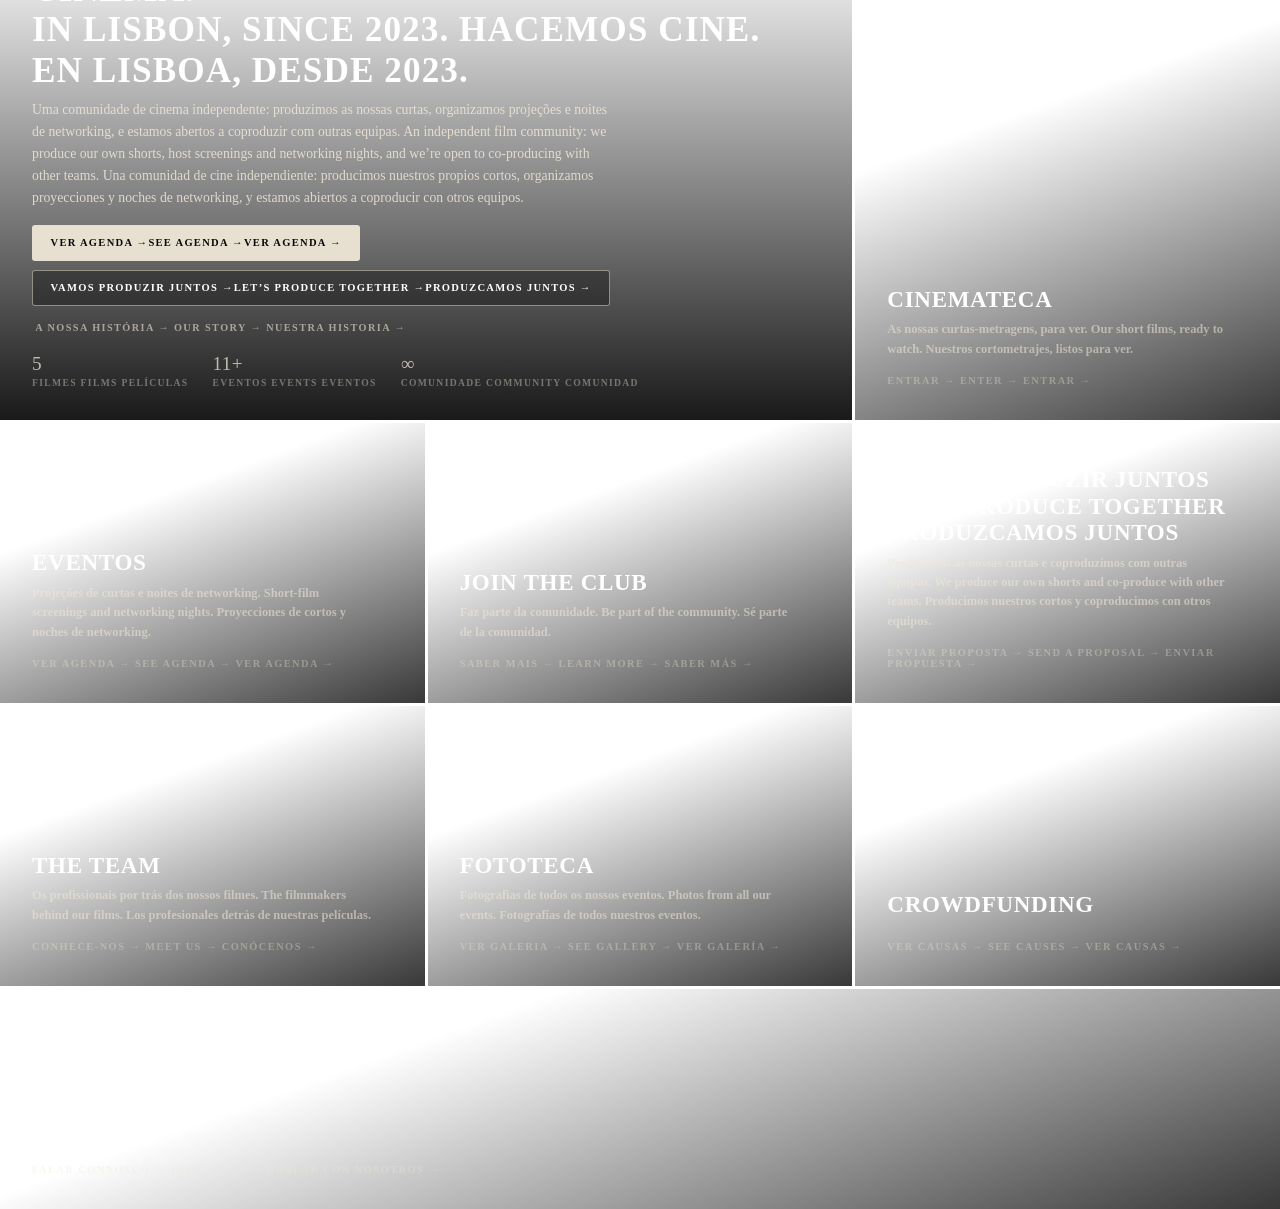
==== public/index.html @ 1a92cfa2 "meta: description and Open Graph tags on every page Link previews (WhatsApp, Instagram, search) now " ====
<!DOCTYPE html>
<html lang="pt">
<head>
  <meta charset="UTF-8" />
  <meta name="viewport" content="width=device-width, initial-scale=1.0" />
  <title>Club Benares</title>
  <meta name="description" content="Comunidade de cinema independente em Lisboa. Produzimos as nossas curtas-metragens, organizamos projeções e noites de networking, e estamos abertos a coproduzir com outras equipas." />
  <meta property="og:type" content="website" />
  <meta property="og:site_name" content="Club Benares" />
  <meta property="og:locale" content="pt_PT" />
  <meta property="og:title" content="Club Benares | Comunidade de cinema independente em Lisboa" />
  <meta property="og:description" content="Comunidade de cinema independente em Lisboa. Produzimos as nossas curtas-metragens, organizamos projeções e noites de networking, e estamos abertos a coproduzir com outras equipas." />
  <meta property="og:image" content="https://thebenaresclub.com/media/fototeca/full/jg-16.jpg" />
  <meta name="twitter:card" content="summary_large_image" />
  <link rel="stylesheet" href="/styles.css" />
  <style>
    *, *::before, *::after { box-sizing: border-box; margin: 0; padding: 0; }
    main { padding-bottom: 0; }

    /* ════════════════════════════════════════════
       INTRO STRIP
    ════════════════════════════════════════════ */
    .intro-strip {
      display: flex;
      align-items: center;
      justify-content: space-between;
      gap: 2rem;
      padding: 2rem 2.5rem;
      border-bottom: 1px solid var(--border);
    }

    .intro-tagline {
      font-family: var(--font-family);
      font-size: clamp(0.82rem, 1.4vw, 1rem);
      font-weight: 300;
      letter-spacing: 0.06em;
      color: var(--text-secondary);
      line-height: 1.6;
    }

    .intro-stats {
      display: flex;
      gap: 2.5rem;
      flex-shrink: 0;
    }

    .intro-stat {
      text-align: center;
    }

    .intro-stat-num {
      display: block;
      font-family: var(--font-family);
      font-size: 1.6rem;
      font-weight: 300;
      color: var(--text-primary);
      line-height: 1;
    }

    .intro-stat-label {
      display: block;
      font-family: var(--font-family);
      font-size: 0.58rem;
      font-weight: 600;
      letter-spacing: 0.18em;
      text-transform: uppercase;
      color: var(--text-muted);
      margin-top: 0.3rem;
    }

    /* ════════════════════════════════════════════
       BENTO GRID
    ════════════════════════════════════════════ */
    .bento {
      display: grid;
      grid-template-columns: repeat(12, 1fr);
      grid-template-rows: 420px 280px 280px 220px;
      gap: 3px;
    }

    /* ── Cell base ── */
    .bc {
      position: relative;
      overflow: hidden;
      background: rgba(255,248,238,0.03);
      text-decoration: none;
      display: block;
    }

    /* Photo bg */
    .bc-img {
      position: absolute;
      inset: 0;
      background-size: cover;
      background-position: center;
      transition: transform 0.7s ease;
    }
    .bc:hover .bc-img { transform: scale(1.06); }

    /* Slideshow */
    .bc-slide {
      position: absolute;
      inset: 0;
      background-size: cover;
      background-position: center;
      opacity: 0;
      transition: opacity 1.4s ease;
    }
    .bc-slide.active { opacity: 1; }

    /* Gradient overlay */
    .bc-grad {
      position: absolute;
      inset: 0;
      background: linear-gradient(160deg, transparent 30%, rgba(0,0,0,0.78) 100%);
      transition: opacity 0.35s;
    }
    .bc:hover .bc-grad { opacity: 0.9; }

    /* Content */
    .bc-body {
      position: absolute;
      bottom: 0; left: 0; right: 0;
      padding: 1.75rem 2rem 2rem;
      z-index: 1;
    }

    .bc-label {
      display: block;
      font-family: var(--font-family);
      font-size: 0.58rem;
      font-weight: 600;
      letter-spacing: 0.24em;
      text-transform: uppercase;
      color: rgba(240,232,216,0.38);
      margin-bottom: 0.5rem;
    }

    .bc-title {
      font-family: var(--font-family);
      font-size: clamp(1.1rem, 1.8vw, 1.5rem);
      font-weight: 700;
      letter-spacing: 0.03em;
      text-transform: uppercase;
      color: #fff;
      line-height: 1.15;
      margin-bottom: 0.5rem;
    }

    .bc-desc {
      font-family: var(--font-family);
      font-size: 0.78rem;
      font-weight: 600;
      line-height: 1.55;
      color: rgba(240,232,216,0.55);
      max-width: 340px;
    }

    .bc-link {
      display: inline-block;
      margin-top: 1rem;
      font-family: var(--font-family);
      font-size: 0.65rem;
      font-weight: 600;
      letter-spacing: 0.14em;
      text-transform: uppercase;
      color: rgba(240,232,216,0.35);
      transition: color 0.2s;
    }
    .bc:hover .bc-link { color: #fff; }

    /* Badge */
    .bc-badge {
      display: inline-block;
      margin-top: 0.85rem;
      font-family: var(--font-family);
      font-size: 0.58rem;
      font-weight: 600;
      letter-spacing: 0.16em;
      text-transform: uppercase;
      color: rgba(240,232,216,0.38);
      border: 1px solid rgba(240,232,216,0.15);
      border-radius: 99px;
      padding: 0.18rem 0.6rem;
    }

    /* ─── CELL POSITIONS ───
       12-column grid

       Row 1 (360px): Identity + Core work
         Historia   → col 1–9  (8 cols)
         Cinemateca → col 9–13 (4 cols)

       Row 2 (280px): Activity + Festival + Founder
         Eventos    → col 1–5
         .KO        → col 5–10
         The team   → col 10–13

       Row 3 (240px): Engagement + Archive + Shop + Coming
         Join       → col 1–4
         Fototeca   → col 4–7
         Mercado    → col 7–10
         Vlog       → col 10–13

       Row 4 (220px): Community
         Open Call  → col 1–5
         Crowdfund  → col 5–9
         Feedback   → col 9–13
    ─────────────────────── */

    /* Layout: the four things we do sit in the first screen —
       cinema (Cinemateca), events (Eventos), community (Join the Club), work (Vamos produzir juntos) */
    .bc-historia  { grid-column: 1 / 9;  grid-row: 1; }
    .bc-cinemateca{ grid-column: 9 / 13; grid-row: 1; }

    .bc-eventos   { grid-column: 1 / 5;  grid-row: 2; }
    .bc-join      { grid-column: 5 / 9;  grid-row: 2; }
    .bc-opencall  { grid-column: 9 / 13; grid-row: 2; }

    .bc-team      { grid-column: 1 / 5;  grid-row: 3; }
    .bc-fototeca  { grid-column: 5 / 9;  grid-row: 3; }
    .bc-crowd     { grid-column: 9 / 13; grid-row: 3; }

    .bc-feedback  { grid-column: 1 / 13; grid-row: 4; }

    /* Historia: bigger title */
    .bc-historia .bc-title {
      font-size: clamp(1.4rem, 2.8vw, 2.2rem);
      font-weight: 700;
    }

    /* Historia stats row */
    .bc-stats {
      display: flex;
      gap: 1.5rem;
      margin-top: 0.9rem;
    }
    .bc-stat {
      font-family: var(--font-family);
      font-size: 0.6rem;
      font-weight: 600;
      letter-spacing: 0.14em;
      text-transform: uppercase;
      color: rgba(240,232,216,0.4);
    }
    .bc-stat strong {
      display: block;
      font-size: 1.2rem;
      font-weight: 300;
      color: rgba(240,232,216,0.75);
      letter-spacing: 0.02em;
      margin-bottom: 0.1rem;
    }

    /* Hero: one-line pitch + two buttons */
    .bc-historia .bc-grad { background: linear-gradient(180deg, rgba(0,0,0,0.12) 0%, rgba(0,0,0,0.4) 35%, rgba(0,0,0,0.9) 100%); }
    .bc-sub {
      font-family: var(--font-family);
      font-size: 0.86rem;
      font-weight: 500;
      line-height: 1.6;
      color: rgba(240,232,216,0.85);
      max-width: 580px;
      margin-top: 0.2rem;
    }
    .bc-actions { display: flex; flex-wrap: wrap; align-items: center; gap: 0.6rem 0.7rem; margin-top: 1rem; }
    .bc-btn {
      display: inline-flex; align-items: center;
      font-family: var(--font-family);
      font-size: 0.66rem; font-weight: 700; letter-spacing: 0.12em; text-transform: uppercase; text-decoration: none;
      color: #fff; background: rgba(0,0,0,0.35);
      border: 1px solid rgba(240,232,216,0.5); border-radius: 3px;
      padding: 0.7rem 1.1rem; cursor: pointer;
      transition: background 0.2s, border-color 0.2s, color 0.2s;
    }
    .bc-btn:hover { background: rgba(240,232,216,0.14); border-color: rgba(240,232,216,0.85); }
    .bc-btn--solid { background: rgba(240,232,216,0.94); color: #0a0908; border-color: transparent; }
    .bc-btn--solid:hover { background: #fff; }
    .bc-more {
      font-family: var(--font-family); font-size: 0.64rem; font-weight: 600; letter-spacing: 0.14em; text-transform: uppercase;
      color: rgba(240,232,216,0.6); background: none; border: none; padding: 0.4rem 0.2rem; cursor: pointer; transition: color 0.2s;
    }
    .bc-more:hover { color: #fff; }

    /* .KO: red */
    .bc-ko { background: #a60000; }
    .bc-ko .bc-grad { background: linear-gradient(160deg, transparent 20%, rgba(80,0,0,0.65) 100%); }
    .bc-ko .bc-label { color: rgba(255,255,255,0.35); }
    .bc-ko .bc-title { color: #fff; }
    .bc-ko .bc-desc  { color: rgba(255,255,255,0.5); }
    .bc-ko .bc-link  { color: rgba(255,255,255,0.35); }
    .bc-ko:hover .bc-link { color: #fff; }

    /* Join: CTA accent */
    .bc-join .bc-title { font-weight: 700; }

    /* Vlog: no image */
    .bc-vlog .bc-grad { background: linear-gradient(160deg, transparent 0%, rgba(0,0,0,0.6) 100%); }

    /* ── Grayscale on all tiles except .KO ── */
    .bc:not(.bc-ko) .bc-img,
    .bc:not(.bc-ko) .bc-slide {
      filter: grayscale(100%);
      transition: transform 0.7s ease, filter 0.5s ease, brightness 0.5s ease;
    }
    .bc:not(.bc-ko):hover .bc-img,
    .bc:not(.bc-ko):hover .bc-slide {
      filter: grayscale(100%) brightness(0.55);
    }

    /* Modal hero: animate from grey to full color on open */
    .tm-hero-img,
    .tm-hero-slide {
      filter: grayscale(100%);
      animation: tileColorReveal 0.8s ease forwards;
    }
    @keyframes tileColorReveal {
      from { filter: grayscale(100%); }
      to   { filter: grayscale(0%); }
    }

    /* blog-tag used in post-modal */
    .blog-tag {
      font-family: var(--font-family);
      font-size: 0.58rem;
      font-weight: 600;
      letter-spacing: 0.18em;
      text-transform: uppercase;
      color: rgba(240,232,216,0.9);
      background: rgba(0,0,0,0.85);
      border: 1px solid rgba(240,232,216,0.15);
      border-radius: 3px;
      padding: 0.25rem 0.6rem;
    }
    .blog-date {
      font-family: var(--font-family);
      font-size: 0.62rem;
      font-weight: 600;
      letter-spacing: 0.18em;
      text-transform: uppercase;
      color: var(--text-muted);
    }

    /* ════════════════════════════════════════════
       RESPONSIVE
    ════════════════════════════════════════════ */
    @media (max-width: 1024px) {
      .bento {
        grid-template-columns: repeat(6, 1fr);
        grid-template-rows: 420px 240px 220px 200px;
      }
      /* Row 1: Historia + Cinemateca */
      .bc-historia  { grid-column: 1 / 5; grid-row: 1; }
      .bc-cinemateca{ grid-column: 5 / 7; grid-row: 1; }
      /* Row 2: Eventos + Join + Vamos produzir juntos */
      .bc-eventos   { grid-column: 1 / 3; grid-row: 2; }
      .bc-join      { grid-column: 3 / 5; grid-row: 2; }
      .bc-opencall  { grid-column: 5 / 7; grid-row: 2; }
      /* Row 3: The team + Fototeca + Crowdfunding */
      .bc-team      { grid-column: 1 / 3; grid-row: 3; }
      .bc-fototeca  { grid-column: 3 / 5; grid-row: 3; }
      .bc-crowd     { grid-column: 5 / 7; grid-row: 3; }
      /* Row 4: Feedback, full width */
      .bc-feedback  { grid-column: 1 / 7; grid-row: 4; }
    }

    @media (max-width: 700px) {
      .intro-strip { flex-direction: column; gap: 1.25rem; padding: 1.5rem; }
      .intro-stats { gap: 1.5rem; }
      .bento {
        grid-template-columns: 1fr 1fr;
        grid-template-rows: 470px 200px 200px 200px 200px;
      }
      .bc-historia  { grid-column: 1 / 3; grid-row: 1; }
      .bc-cinemateca{ grid-column: 1 / 2; grid-row: 2; }
      .bc-eventos   { grid-column: 2 / 3; grid-row: 2; }
      .bc-join      { grid-column: 1 / 2; grid-row: 3; }
      .bc-opencall  { grid-column: 2 / 3; grid-row: 3; }
      .bc-team      { grid-column: 1 / 2; grid-row: 4; }
      .bc-fototeca  { grid-column: 2 / 3; grid-row: 4; }
      .bc-crowd     { grid-column: 1 / 2; grid-row: 5; }
      .bc-feedback  { grid-column: 2 / 3; grid-row: 5; }
      .bc-historia .bc-title { font-size: 1.4rem; }
      .bc-sub { font-size: 0.8rem; }
    }

    @media (max-width: 420px) {
      .bento { grid-template-columns: 1fr; grid-template-rows: none; grid-auto-rows: 220px; }
      .bc-historia, .bc-cinemateca, .bc-eventos, .bc-team,
      .bc-join, .bc-fototeca,
      .bc-opencall, .bc-crowd, .bc-feedback { grid-column: 1; grid-row: auto; }
      .bc-historia { grid-row: span 2; }
    }
  </style>
  <script src="/i18n-dict.js"></script>
  <script src="/i18n.js"></script>
  <link rel="icon" href="/favicon.ico" sizes="any">
  <link rel="icon" type="image/png" sizes="32x32" href="/favicon-32x32.png">
  <link rel="icon" type="image/png" sizes="192x192" href="/icon-192.png">
  <link rel="apple-touch-icon" href="/apple-touch-icon.png">
</head>
<body>

<div id="grain"></div>
<div id="header-container"></div>

<main>

  <!-- Bento Grid -->
  <div class="bento">

    <!-- HISTÓRIA (hero) -->
    <div class="bc bc-historia" id="bc-historia-tile" style="cursor:pointer;">
      <div class="bc-img" style="background-image:url('/Imagenes/03%20Fototeca/MashUp%20%233%20-%203%20-%2005.12.25.jpg.png')"></div>
      <div class="bc-grad"></div>
      <div class="bc-body">
        <h2 class="bc-title">
          <span data-lang="pt">Fazemos cinema.<br>Em Lisboa, desde 2023.</span>
          <span data-lang="en">We make cinema.<br>In Lisbon, since 2023.</span>
          <span data-lang="es">Hacemos cine.<br>En Lisboa, desde 2023.</span>
        </h2>
        <p class="bc-sub">
          <span data-lang="pt">Uma comunidade de cinema independente: produzimos as nossas curtas, organizamos projeções e noites de networking, e estamos abertos a coproduzir com outras equipas.</span>
          <span data-lang="en">An independent film community: we produce our own shorts, host screenings and networking nights, and we’re open to co-producing with other teams.</span>
          <span data-lang="es">Una comunidad de cine independiente: producimos nuestros propios cortos, organizamos proyecciones y noches de networking, y estamos abiertos a coproducir con otros equipos.</span>
        </p>
        <div class="bc-actions">
          <a class="bc-btn bc-btn--solid" href="/eventos/" onclick="event.stopPropagation()">
            <span data-lang="pt">Ver agenda →</span>
            <span data-lang="en">See agenda →</span>
            <span data-lang="es">Ver agenda →</span>
          </a>
          <button type="button" class="bc-btn" data-post="concurso">
            <span data-lang="pt">Vamos produzir juntos →</span>
            <span data-lang="en">Let’s produce together →</span>
            <span data-lang="es">Produzcamos juntos →</span>
          </button>
          <button type="button" class="bc-more">
            <span data-lang="pt">A nossa história →</span>
            <span data-lang="en">Our story →</span>
            <span data-lang="es">Nuestra historia →</span>
          </button>
        </div>
        <div class="bc-stats">
          <div class="bc-stat">
            <strong>5</strong>
            <span data-lang="pt">Filmes</span>
            <span data-lang="en">Films</span>
            <span data-lang="es">Películas</span>
          </div>
          <div class="bc-stat">
            <strong>11+</strong>
            <span data-lang="pt">Eventos</span>
            <span data-lang="en">Events</span>
            <span data-lang="es">Eventos</span>
          </div>
          <div class="bc-stat">
            <strong>∞</strong>
            <span data-lang="pt">Comunidade</span>
            <span data-lang="en">Community</span>
            <span data-lang="es">Comunidad</span>
          </div>
        </div>
      </div>
    </div>

    <!-- CINEMATECA -->
    <a href="/cinemateca/" class="bc bc-cinemateca">
      <div class="bc-img" style="background-image:url('/media/fototeca/full/nl1-05.jpg')"></div>
      <div class="bc-grad"></div>
      <div class="bc-body">
        <h2 class="bc-title">Cinemateca</h2>
        <p class="bc-desc">
          <span data-lang="pt">As nossas curtas-metragens, para ver.</span>
          <span data-lang="en">Our short films, ready to watch.</span>
          <span data-lang="es">Nuestros cortometrajes, listos para ver.</span>
        </p>
        <span class="bc-link">
          <span data-lang="pt">Entrar →</span>
          <span data-lang="en">Enter →</span>
          <span data-lang="es">Entrar →</span>
        </span>
      </div>
    </a>

    <!-- EVENTOS -->
    <a href="/eventos/" class="bc bc-eventos">
      <div class="bc-img" style="background-image:url('/media/fototeca/full/mu5-02.jpg')"></div>
      <div class="bc-grad"></div>
      <div class="bc-body">
        <h2 class="bc-title">Eventos</h2>
        <p class="bc-desc">
          <span data-lang="pt">Projeções de curtas e noites de networking.</span>
          <span data-lang="en">Short-film screenings and networking nights.</span>
          <span data-lang="es">Proyecciones de cortos y noches de networking.</span>
        </p>
        <span class="bc-link">
          <span data-lang="pt">Ver agenda →</span>
          <span data-lang="en">See agenda →</span>
          <span data-lang="es">Ver agenda →</span>
        </span>
      </div>
    </a>

    <!-- JOIN THE CLUB (community) -->
    <div class="bc bc-join" id="bc-join-tile" style="cursor:pointer;">
      <div class="bc-img" style="background-image:url('/media/fototeca/full/nl1-11.jpg')"></div>
      <div class="bc-grad"></div>
      <div class="bc-body">
        <h2 class="bc-title">Join the Club</h2>
        <p class="bc-desc">
          <span data-lang="pt">Faz parte da comunidade.</span>
          <span data-lang="en">Be part of the community.</span>
          <span data-lang="es">Sé parte de la comunidad.</span>
        </p>
        <span class="bc-link">
          <span data-lang="pt">Saber mais →</span>
          <span data-lang="en">Learn more →</span>
          <span data-lang="es">Saber más →</span>
        </span>
      </div>
    </div>

    <!-- VAMOS PRODUZIR JUNTOS (opens the co-production / open call proposal) -->
    <div class="bc bc-opencall" data-post="concurso" style="cursor:pointer;">
      <div class="bc-img" style="background-image:url('/media/fototeca/full/jg-16.jpg')"></div>
      <div class="bc-grad"></div>
      <div class="bc-body">
        <h2 class="bc-title">
          <span data-lang="pt">Vamos produzir juntos</span>
          <span data-lang="en">Let’s produce together</span>
          <span data-lang="es">Produzcamos juntos</span>
        </h2>
        <p class="bc-desc">
          <span data-lang="pt">Produzimos as nossas curtas e coproduzimos com outras equipas.</span>
          <span data-lang="en">We produce our own shorts and co-produce with other teams.</span>
          <span data-lang="es">Producimos nuestros cortos y coproducimos con otros equipos.</span>
        </p>
        <span class="bc-link">
          <span data-lang="pt">Enviar proposta →</span>
          <span data-lang="en">Send a proposal →</span>
          <span data-lang="es">Enviar propuesta →</span>
        </span>
      </div>
    </div>

    <!-- THE TEAM -->
    <a href="/team/" class="bc bc-team">
      <div class="bc-img" style="background-image:url('/media/fototeca/full/jg-16.jpg')"></div>
      <div class="bc-grad"></div>
      <div class="bc-body">
        <h2 class="bc-title">The team</h2>
        <p class="bc-desc">
          <span data-lang="pt">Os profissionais por trás dos nossos filmes.</span>
          <span data-lang="en">The filmmakers behind our films.</span>
          <span data-lang="es">Los profesionales detrás de nuestras películas.</span>
        </p>
        <span class="bc-link">
          <span data-lang="pt">Conhece-nos →</span>
          <span data-lang="en">Meet us →</span>
          <span data-lang="es">Conócenos →</span>
        </span>
      </div>
    </a>

    <!-- FOTOTECA -->
    <a href="/fototeca/" class="bc bc-fototeca">
      <div class="bc-img" style="background-image:url('/media/fototeca/full/eac-23.jpg')"></div>
      <div class="bc-grad"></div>
      <div class="bc-body">
        <h2 class="bc-title">Fototeca</h2>
        <p class="bc-desc">
          <span data-lang="pt">Fotografias de todos os nossos eventos.</span>
          <span data-lang="en">Photos from all our events.</span>
          <span data-lang="es">Fotografías de todos nuestros eventos.</span>
        </p>
        <span class="bc-link">
          <span data-lang="pt">Ver galeria →</span>
          <span data-lang="en">See gallery →</span>
          <span data-lang="es">Ver galería →</span>
        </span>
      </div>
    </a>

    <!-- CROWDFUNDING -->
    <div class="bc bc-crowd" data-post="crowdfunding" style="cursor:pointer;">
      <div class="bc-img" style="background-image:url('/media/fototeca/full/jg-20.jpg')"></div>
      <div class="bc-grad"></div>
      <div class="bc-body">
        <h2 class="bc-title">Crowdfunding</h2>
        <span class="bc-link">
          <span data-lang="pt">Ver causas →</span>
          <span data-lang="en">See causes →</span>
          <span data-lang="es">Ver causas →</span>
        </span>
      </div>
    </div>

    <!-- FEEDBACK -->
    <div class="bc bc-feedback" data-post="feedback" style="cursor:pointer;">
      <div class="bc-img" style="background-image:url('/media/fototeca/full/jg-18.jpg')"></div>
      <div class="bc-grad"></div>
      <div class="bc-body">
        <h2 class="bc-title">Feedback</h2>
        <span class="bc-link">
          <span data-lang="pt">Falar connosco →</span>
          <span data-lang="en">Talk to us →</span>
          <span data-lang="es">Hablar con nosotros →</span>
        </span>
      </div>
    </div>

  </div>


</main>

<div id="footer-container"></div>

<script src="/shared.js"></script>

<!-- Blog Post Modal -->
<div id="post-modal" data-i18n-skip class="post-modal" aria-modal="true" role="dialog" hidden>
  <div class="post-modal-backdrop"></div>
  <div class="post-modal-panel">
    <button class="post-modal-close">&times;</button>
    <div class="post-modal-img-wrap"><img id="post-modal-img" src="" alt="" class="post-modal-img"></div>
    <div class="post-modal-content">
      <div class="post-modal-meta">
        <span id="post-modal-tag" class="blog-tag"></span>
        <time id="post-modal-date" class="blog-date"></time>
      </div>
      <h2 id="post-modal-title" class="post-modal-title"></h2>
      <div id="post-modal-body" class="post-modal-body"></div>
      <a id="post-modal-link" href="#" class="post-modal-cta"></a>
    </div>
  </div>
</div>

<style>
  .post-modal { position:fixed; inset:0; z-index:9000; display:flex; align-items:center; justify-content:center; padding:1.5rem; }
  .post-modal[hidden] { display:none; }
  .post-modal-backdrop { position:absolute; inset:0; background:rgba(0,0,0,0.82); }
  .post-modal-panel { position:relative; background:#1a1a1a; border:1px solid rgba(255,255,255,0.10); border-radius:10px; width:100%; max-width:760px; max-height:90vh; overflow-y:auto; display:flex; flex-direction:column; }
  .post-modal-close { position:absolute; top:.75rem; right:.85rem; background:transparent; border:none; color:var(--text-muted); font-size:1.6rem; line-height:1; cursor:pointer; z-index:1; padding:.2rem .4rem; transition:color .2s; }
  .post-modal-close:hover { color:var(--text-primary); }
  .post-modal-img-wrap { width:100%; aspect-ratio:16/9; overflow:hidden; border-radius:10px 10px 0 0; }
  .post-modal-img { width:100%; height:100%; object-fit:cover; display:block; }
  .post-modal-content { padding:2rem 2rem 2.5rem; }
  .post-modal-meta { display:flex; align-items:center; gap:1rem; margin-bottom:1rem; }
  .post-modal-title { font-family:var(--font-family); font-size:clamp(1.3rem,3vw,1.85rem); font-weight:600; color:var(--text-primary); line-height:1.2; margin-bottom:1.25rem; }
  .post-modal-body { font-size:.95rem; line-height:1.7; color:var(--text-muted); margin-bottom:1.75rem; }
  .post-modal-cta { display:inline-block; font-size:.78rem; font-weight:600; letter-spacing:.14em; text-transform:uppercase; color:var(--text-primary); border-bottom:1px solid currentColor; padding-bottom:2px; text-decoration:none; transition:opacity .2s; }
  .post-modal-cta:hover { opacity:.7; }
  .post-modal-cta[hidden] { display:none; }
  .post-modal-body p { margin-bottom:.9rem; font-size:.95rem; line-height:1.7; color:var(--text-muted); }
  .post-modal-body p:last-child { margin-bottom:0; }
  .post-modal-body strong { color:var(--text-secondary); font-weight:600; }
  .pm-causes { list-style:none; padding:0; margin:.75rem 0 0; display:flex; flex-direction:column; gap:1.1rem; }
  .pm-causes li { display:flex; gap:.9rem; align-items:flex-start; font-size:.88rem; line-height:1.55; color:var(--text-muted); }
  .pm-cause-icon { font-size:1.15rem; flex-shrink:0; padding-top:.05rem; }
  .pm-causes strong { display:block; color:var(--text-primary); font-weight:600; font-size:.9rem; margin-bottom:.15rem; }
  /* Feedback form */
  .fb-form { margin-top:1.25rem; display:flex; flex-direction:column; gap:.85rem; }
  .fb-field { display:flex; flex-direction:column; gap:.3rem; }
  .fb-label { font-size:.62rem; font-weight:600; letter-spacing:.15em; text-transform:uppercase; color:var(--text-muted); }
  .fb-input { background:rgba(255,255,255,.05); border:1px solid rgba(255,255,255,0.10); border-radius:4px; padding:.7rem .9rem; font-family:var(--font-family); font-size:.88rem; color:var(--text-primary); outline:none; transition:border-color .2s; resize:none; }
  .fb-input::placeholder { color:var(--text-muted); opacity:.5; }
  .fb-input:focus { border-color:var(--border-strong); }
  .fb-textarea { min-height:110px; }
  .fb-btn { align-self:flex-start; background:var(--text-primary); color:#000; border:none; border-radius:4px; padding:.7rem 1.5rem; font-family:var(--font-family); font-size:.72rem; font-weight:700; letter-spacing:.1em; text-transform:uppercase; cursor:pointer; transition:opacity .2s; }
  .fb-btn:hover { opacity:.8; }
  .fb-note { font-size:.72rem; color:var(--text-muted); opacity:.5; margin:0; }
  @media (max-width:600px) { .post-modal-content { padding:1.5rem 1.25rem 2rem; } }
</style>

<script>
  (function() {
    const POSTS = {
      concurso: {
        image: '/media/fototeca/full/jg-16.jpg',
        tag:   { pt:'Open Call', en:'Open Call', es:'Open Call' },
        date:  '2026',
        title: {
          pt:'Vamos produzir juntos',
          en:'Let’s produce together',
          es:'Produzcamos juntos'
        },
        body: {
          pt: `<p>Produzimos as nossas próprias curtas-metragens e estamos abertos a coproduzir com outras equipas.</p><p>Tens uma ideia para uma curta, documentário, videoclipe ou outro projeto audiovisual? Envia-nos a proposta. Se virmos potencial, entramos em contacto para desenvolver e produzir juntos.</p>`,
          en: `<p>We produce our own short films and we’re open to co-producing with other teams.</p><p>Have an idea for a short film, documentary, music video or other audiovisual project? Send us your proposal. If we see potential, we’ll reach out to develop and produce it together.</p>`,
          es: `<p>Producimos nuestros propios cortometrajes y estamos abiertos a coproducir con otros equipos.</p><p>¿Tienes una idea para un cortometraje, documental, videoclip u otro proyecto audiovisual? Envíanos la propuesta. Si vemos potencial, nos ponemos en contacto para desarrollarla y producirla juntos.</p>`
        },
        html: true,
        link:'https://forms.gle/vkaw7RfY7TGzcLM59', linkLabel:{ pt:'Submeter proposta →', en:'Submit proposal →', es:'Enviar propuesta →' }
      },
      crowdfunding: {
        image: '/media/fototeca/full/jg-20.jpg',
        tag:   { pt:'Crowdfunding', en:'Crowdfunding', es:'Crowdfunding' },
        date:  '2026',
        title: {
          pt:'Apoia o que acreditas',
          en:'Support what you believe in',
          es:'Apoya lo que crees'
        },
        body: {
          pt: `<p>5 filmes produzidos. Mais de 11 eventos. Uma comunidade que cresce.</p>
               <p>Os fundos vão financiar as nossas atividades, lançar o nosso festival de cinema e apoiar novos projetos desenvolvidos pelos membros. Ajuda-nos a continuar.</p>`,
          en: `<p>5 films produced. Over 11 events. A growing community.</p>
               <p>Funds will go towards our activities, launching our film festival and supporting new projects by members. Help us keep going.</p>`,
          es: `<p>5 películas producidas. Más de 11 eventos. Una comunidad en crecimiento.</p>
               <p>Los fondos irán a nuestras actividades, al lanzamiento de nuestro festival de cine y a apoyar nuevos proyectos de los miembros. Ayúdanos a continuar.</p>`
        },
        html: true,
        link:'https://gofund.me/4d0cc5a16', linkLabel:{ pt:'Apoiar no GoFundMe →', en:'Support on GoFundMe →', es:'Apoyar en GoFundMe →' }
      },
      feedback: {
        image: '/media/fototeca/full/jg-18.jpg',
        tag:   { pt:'Comunidade', en:'Community', es:'Comunidad' },
        date:  '2026',
        title: {
          pt:'Somos todo ouvidos',
          en:'We\'re all ears',
          es:'Somos todo oídos'
        },
        body: {
          pt: `<p>Tens ideias, sugestões ou algo que queiras partilhar? Fala connosco.</p>
               <div class="fb-form">
                 <div class="fb-field">
                   <label class="fb-label">O teu email</label>
                   <input class="fb-input" type="email" id="fb-email" placeholder="email@exemplo.com" />
                 </div>
                 <div class="fb-field">
                   <label class="fb-label">Mensagem</label>
                   <textarea class="fb-input fb-textarea" id="fb-msg" placeholder="Escreve aqui a tua sugestão, ideia ou crítica..."></textarea>
                 </div>
                 <button class="fb-btn" onclick="(function(){var e=document.getElementById('fb-email'),m=document.getElementById('fb-msg');if(!e.value||!m.value){return;}window.location.href='mailto:charlie@thebenaresclub.com?subject=Feedback - Club Benares&body='+encodeURIComponent(m.value)+'%0A%0A----%0ADe: '+encodeURIComponent(e.value);})()">Enviar mensagem →</button>
                 <p class="fb-note">Toda a mensagem é lida. Toda a ideia é considerada.</p>
               </div>`,
          en: `<p>Got ideas, suggestions or something to share? Talk to us.</p>
               <div class="fb-form">
                 <div class="fb-field">
                   <label class="fb-label">Your email</label>
                   <input class="fb-input" type="email" id="fb-email" placeholder="email@example.com" />
                 </div>
                 <div class="fb-field">
                   <label class="fb-label">Message</label>
                   <textarea class="fb-input fb-textarea" id="fb-msg" placeholder="Write your suggestion, idea or feedback here..."></textarea>
                 </div>
                 <button class="fb-btn" onclick="(function(){var e=document.getElementById('fb-email'),m=document.getElementById('fb-msg');if(!e.value||!m.value){return;}window.location.href='mailto:charlie@thebenaresclub.com?subject=Feedback - Club Benares&body='+encodeURIComponent(m.value)+'%0A%0A----%0AFrom: '+encodeURIComponent(e.value);})()">Send message →</button>
                 <p class="fb-note">Every message is read. Every idea is considered.</p>
               </div>`,
          es: `<p>¿Tienes ideas, sugerencias o algo que compartir? Habla con nosotros.</p>
               <div class="fb-form">
                 <div class="fb-field">
                   <label class="fb-label">Tu email</label>
                   <input class="fb-input" type="email" id="fb-email" placeholder="email@ejemplo.com" />
                 </div>
                 <div class="fb-field">
                   <label class="fb-label">Mensaje</label>
                   <textarea class="fb-input fb-textarea" id="fb-msg" placeholder="Escribe aquí tu sugerencia, idea o crítica..."></textarea>
                 </div>
                 <button class="fb-btn" onclick="(function(){var e=document.getElementById('fb-email'),m=document.getElementById('fb-msg');if(!e.value||!m.value){return;}window.location.href='mailto:charlie@thebenaresclub.com?subject=Feedback - Club Benares&body='+encodeURIComponent(m.value)+'%0A%0A----%0ADe: '+encodeURIComponent(e.value);})()">Enviar mensaje →</button>
                 <p class="fb-note">Cada mensaje es leído. Cada idea es considerada.</p>
               </div>`
        },
        html: true,
        link: null, linkLabel:{ pt:'', en:'', es:'' }
      }
    };

    function openModal(id) {
      const p = POSTS[id]; if (!p) return;
      const lang = (typeof getCurrentLang==='function'?getCurrentLang():localStorage.getItem('site-lang'))||'pt';
      const m = document.getElementById('post-modal');
      const iw = document.getElementById('post-modal-img').parentElement;
      document.getElementById('post-modal-img').src = p.image||''; iw.style.display = p.image?'':'none';
      document.getElementById('post-modal-tag').textContent   = p.tag[lang]||p.tag.pt;
      document.getElementById('post-modal-date').textContent  = p.date;
      document.getElementById('post-modal-title').textContent = p.title[lang]||p.title.pt;
      const bodyEl = document.getElementById('post-modal-body');
      if (p.html) { bodyEl.innerHTML = p.body[lang]||p.body.pt; }
      else        { bodyEl.textContent = p.body[lang]||p.body.pt; }
      const lk = document.getElementById('post-modal-link');
      if (p.link) { lk.href=p.link; lk.textContent=p.linkLabel[lang]||p.linkLabel.pt; lk.target='_blank'; lk.rel='noopener noreferrer'; lk.removeAttribute('hidden'); }
      else lk.setAttribute('hidden','');
      m._postId=id; m.removeAttribute('hidden'); document.body.style.overflow='hidden';
    }
    function closeModal() {
      const m=document.getElementById('post-modal');
      m.setAttribute('hidden',''); m._postId=null; document.body.style.overflow='';
    }
    function refreshLang(lang) {
      const m=document.getElementById('post-modal');
      if (m.hasAttribute('hidden')||!m._postId) return;
      const p=POSTS[m._postId]; if (!p) return;
      document.getElementById('post-modal-tag').textContent   = p.tag[lang]||p.tag.pt;
      document.getElementById('post-modal-title').textContent = p.title[lang]||p.title.pt;
      const rBodyEl = document.getElementById('post-modal-body');
      if (p.html) { rBodyEl.innerHTML = p.body[lang]||p.body.pt; }
      else        { rBodyEl.textContent = p.body[lang]||p.body.pt; }
      if (p.link) document.getElementById('post-modal-link').textContent = p.linkLabel[lang]||p.linkLabel.pt;
    }
    document.addEventListener('DOMContentLoaded', function() {
      document.querySelectorAll('[data-post]').forEach(function(c) {
        c.addEventListener('click', function(e) {
          if (e.target.closest('.blog-link')) return;
          e.preventDefault(); e.stopPropagation(); openModal(c.dataset.post);
        });
      });
      document.getElementById('post-modal').addEventListener('click', function(e) {
        if (e.target.classList.contains('post-modal-backdrop')||e.target.classList.contains('post-modal-close')) closeModal();
      });
      document.addEventListener('keydown', function(e) { if (e.key==='Escape') closeModal(); });
      document.addEventListener('langchange', function(e) { refreshLang(e.detail.lang); });
    });
  })();
</script>

<!-- ═══════════════════════════════════════════════════════
     TILE MODALS: Historia · Join the Club
═══════════════════════════════════════════════════════ -->

<!-- MODAL: Historia -->
<div id="modal-historia" class="tile-modal" aria-modal="true" role="dialog" hidden>
  <div class="tm-backdrop"></div>
  <div class="tm-panel tm-panel--wide">
    <button class="tm-close" aria-label="Fechar">&times;</button>
    <div class="tm-hero">
      <div class="tm-hero-img" style="background-image:url('/Imagenes/03%20Fototeca/MashUp%20%233%20-%203%20-%2005.12.25.jpg.png')"></div>
      <div class="tm-hero-grad"></div>
      <div class="tm-hero-title">
        <span class="tm-eyebrow">The Benares Club · Lisboa · 2023</span>
        <h2 class="tm-hero-heading">A Nossa História</h2>
      </div>
    </div>
    <div class="tm-body">
      <div class="tm-cols">
        <div class="tm-col">
          <h3 class="tm-section-title" data-lang="pt">A Nossa História</h3>
          <h3 class="tm-section-title" data-lang="en">Our Story</h3>
          <h3 class="tm-section-title" data-lang="es">Nuestra Historia</h3>
          <p data-lang="pt">Tudo começou com uma vontade simples: fazer cinema. Em 2023, em Lisboa, Charlie Chaves fundou o Club Benares, um coletivo de amigos apaixonados por cinema que queriam realizar as suas próprias curtas-metragens, com micro-orçamento ou sem orçamento nenhum. Não havia grandes meios, mas havia vontade de filmar e de criar em conjunto.</p>
          <p data-lang="en">It all started with a simple desire: to make films. In 2023, in Lisbon, Charlie Chaves founded Club Benares — a collective of friends passionate about cinema who wanted to make their own short films, with a micro-budget or no budget at all. There were no great resources, but there was the will to film and create together.</p>
          <p data-lang="es">Todo comenzó con un deseo simple: hacer cine. En 2023, en Lisboa, Charlie Chaves fundó el Club Benares, un colectivo de amigos apasionados por el cine que querían realizar sus propios cortometrajes, con micro-presupuesto o sin presupuesto. No había grandes medios, pero había ganas de filmar y crear juntos.</p>

          <p data-lang="pt">Quando abrimos as portas ao público, o Club começou a crescer. Criámos sessões para mostrar os nossos filmes, conhecer profissionais da área e fazer novos amigos a cada encontro. Às projeções juntaram-se debates, sessões de networking e novas produções, muitas delas nascidas das pessoas que fomos conhecendo pelo caminho.</p>
          <p data-lang="en">When we opened our doors to the public, the Club started to grow. We created screenings to show our films, meet industry professionals and make new friends at every gathering. Discussions, networking sessions and new productions followed — many of them born from the people we met along the way.</p>
          <p data-lang="es">Cuando abrimos las puertas al público, el Club comenzó a crecer. Creamos sesiones para mostrar nuestras películas, conocer profesionales del sector y hacer nuevos amigos en cada encuentro. A las proyecciones se sumaron debates, sesiones de networking y nuevas producciones, muchas de ellas nacidas de las personas que fuimos conociendo en el camino.</p>
        </div>
        <div class="tm-col">
          <h3 class="tm-section-title" data-lang="pt">Em Números</h3>
          <h3 class="tm-section-title" data-lang="en">By the Numbers</h3>
          <h3 class="tm-section-title" data-lang="es">En Números</h3>
          <div class="tm-stats-grid">
            <div class="tm-stat-big">
              <strong>5</strong>
              <span data-lang="pt">Filmes produzidos</span>
              <span data-lang="en">Films produced</span>
              <span data-lang="es">Películas producidas</span>
            </div>
            <div class="tm-stat-big">
              <strong>11+</strong>
              <span data-lang="pt">Eventos realizados</span>
              <span data-lang="en">Events held</span>
              <span data-lang="es">Eventos realizados</span>
            </div>
            <div class="tm-stat-big">
              <strong>2023</strong>
              <span data-lang="pt">Fundação</span>
              <span data-lang="en">Founded</span>
              <span data-lang="es">Fundación</span>
            </div>
            <div class="tm-stat-big">
              <strong>2027</strong>
              <span data-lang="pt">Festival .KO</span>
              <span data-lang="en">.KO Festival</span>
              <span data-lang="es">Festival .KO</span>
            </div>
          </div>

          <p data-lang="pt">Aos poucos, tornámo-nos um ponto de encontro para estudantes, profissionais e amantes de cinema em Lisboa, uma comunidade cada vez mais sólida, aberta a quem quer ver, discutir ou fazer cinema. E queremos continuar: mais filmes, mais eventos, mais festivais.</p>
          <p data-lang="en">Little by little, we became a meeting point for students, professionals and film lovers in Lisbon — an ever-stronger community, open to anyone who wants to watch, discuss or make cinema. And we want to keep going: more films, more events, more festivals.</p>
          <p data-lang="es">Poco a poco, nos convertimos en un punto de encuentro para estudiantes, profesionales y amantes del cine en Lisboa, una comunidad cada vez más sólida. Y queremos seguir: más películas, más eventos, más festivales.</p>

          <h3 class="tm-section-title" data-lang="pt" style="margin-top:1.5rem;">Junta-te a Nós</h3>
          <h3 class="tm-section-title" data-lang="en" style="margin-top:1.5rem;">Join Us</h3>
          <h3 class="tm-section-title" data-lang="es" style="margin-top:1.5rem;">Únete a Nosotros</h3>
          <p data-lang="pt">Convidamos-te a fazer parte do Club Benares: vem aos nossos eventos, conhece a comunidade e participa nos nossos projetos e produções independentes. Seja à frente ou atrás da câmara, há sempre lugar para quem partilha a mesma paixão pelo cinema. Esperamos ver-te em breve!</p>
          <p data-lang="en">We invite you to be part of Club Benares: come to our events, meet the community and take part in our independent projects and productions. Whether in front of or behind the camera, there is always room for those who share the same passion for cinema. We hope to see you soon!</p>
          <p data-lang="es">Te invitamos a formar parte del Club Benares: ven a nuestros eventos, conoce la comunidad y participa en nuestros proyectos y producciones independientes. Ya sea delante o detrás de la cámara, siempre hay lugar para quien comparte la misma pasión por el cine. ¡Esperamos verte pronto!</p>
        </div>
      </div>
    </div>
  </div>
</div>

<!-- MODAL: Join the Club -->
<div id="modal-join" class="tile-modal" aria-modal="true" role="dialog" hidden>
  <div class="tm-backdrop"></div>
  <div class="tm-panel">
    <button class="tm-close" aria-label="Fechar">&times;</button>
    <div class="tm-hero">
      <div class="tm-hero-img" style="background-image:url('/media/fototeca/full/nl1-11.jpg')"></div>
      <div class="tm-hero-grad"></div>
      <div class="tm-hero-title">
        <span class="tm-eyebrow">The Benares Club</span>
        <h2 class="tm-hero-heading">Join the Club</h2>
      </div>
    </div>
    <div class="tm-body">

      <p>Desde 2023 reunimos estudantes, profissionais e amantes de cinema em Lisboa para ver, discutir e fazer cinema juntos. Ao tornares-te membro, fazes parte disto.</p>

      <h3 class="tm-section-title">O que inclui</h3>
      <ul class="tm-perks">
        <li><span class="tm-perk-icon">✦</span><span>Descontos em atividades e na loja online (Mercado)</span></li>
        <li><span class="tm-perk-icon">✦</span><span>Acesso à equipa de produção — fazemos curtas juntos</span></li>
        <li><span class="tm-perk-icon">✦</span><span>Reuniões mensais para desenvolver projetos e novas ideias</span></li>
      </ul>

      <p>Entra no formulário, segue os passos para te tornares sócio e junta-te a nós. Obrigado por fazeres parte disto. Estamos à tua espera! 🎬</p>

      <div class="tm-cta-row tm-cta-row--center" style="margin-top:1.5rem;">
        <a href="https://forms.gle/K13f8FvYyTLNqVY49" target="_blank" rel="noopener noreferrer" class="tm-cta-btn tm-cta-btn--large">
          Preencher formulário de candidatura →
        </a>
      </div>
    </div>
  </div>
</div>

<style>
  /* ═══ MODAL NEUTRAL OVERRIDES (grayscale, no warm tones) ═══ */
  .tm-panel, .post-modal-panel {
    --text-primary: #f0f0f0;
    --text-secondary: rgba(255,255,255,0.58);
    --text-muted: rgba(255,255,255,0.32);
    --border: rgba(255,255,255,0.10);
    --border-strong: rgba(255,255,255,0.22);
    --bg-surface: rgba(255,255,255,0.05);
  }

  /* ═══════════════════ TILE MODAL BASE ═══════════════════ */
  .tile-modal { position:fixed; inset:0; z-index:9100; display:flex; align-items:center; justify-content:center; padding:1.25rem; }
  .tile-modal[hidden] { display:none; }
  .tm-backdrop { position:absolute; inset:0; background:rgba(0,0,0,0.86); }

  .tm-panel {
    position:relative; z-index:1;
    background:#141414;
    border:1px solid rgba(255,255,255,0.10);
    border-radius:10px;
    width:100%; max-width:600px; max-height:92vh;
    overflow-y:auto;
    display:flex; flex-direction:column;
  }
  .tm-panel--wide { max-width:900px; }

  .tm-close {
    position:absolute; top:.75rem; right:.85rem;
    background:transparent; border:none;
    color:var(--text-muted); font-size:1.6rem; line-height:1;
    cursor:pointer; z-index:2; padding:.2rem .5rem;
    transition:color .2s;
  }
  .tm-close:hover { color:var(--text-primary); }

  /* Hero */
  .tm-hero {
    position:relative; width:100%; height:240px; overflow:hidden;
    border-radius:10px 10px 0 0; flex-shrink:0;
  }
  .tm-hero--portrait { height:200px; }

  .tm-hero-img,
  .tm-hero-slide {
    position:absolute; inset:0;
    background-size:cover; background-position:center;
  }
  .tm-hero-slide { opacity:0; transition:opacity 1.4s ease; }
  .tm-hero-slide.active { opacity:1; }

  .tm-hero-grad {
    position:absolute; inset:0;
    background:linear-gradient(to bottom, transparent 30%, rgba(0,0,0,0.82) 100%);
  }
  .tm-hero-title {
    position:absolute; bottom:0; left:0; padding:1.5rem 2rem;
  }
  .tm-eyebrow {
    display:block;
    font-family:var(--font-family); font-size:.58rem; font-weight:600;
    letter-spacing:.24em; text-transform:uppercase;
    color:rgba(240,232,216,.45); margin-bottom:.4rem;
  }
  .tm-hero-heading {
    font-family:var(--font-family); font-size:clamp(1.4rem,4vw,2.2rem);
    font-weight:300; letter-spacing:.05em; text-transform:uppercase;
    color:#fff; line-height:1.1; margin:0;
  }

  /* Body */
  .tm-body { padding:2rem 2rem 2.5rem; }

  .tm-cols { display:grid; grid-template-columns:1fr 1fr; gap:2.5rem; }
  @media (max-width:700px) { .tm-cols { grid-template-columns:1fr; gap:0; } }

  .tm-section-title {
    font-family:var(--font-family); font-size:.6rem; font-weight:600;
    letter-spacing:.2em; text-transform:uppercase;
    color:var(--text-muted);
    margin:1.5rem 0 .55rem;
  }
  .tm-section-title:first-child { margin-top:0; }

  .tm-body p {
    font-size:.9rem; line-height:1.7; color:var(--text-muted);
    text-align: justify;
    margin-bottom:.75rem;
  }

  /* Stats grid */
  .tm-stats-grid { display:grid; grid-template-columns:1fr 1fr; gap:0.6rem; margin:.25rem 0 1rem; }
  .tm-stat-big { padding:.55rem .75rem; background:rgba(255,248,238,.04); border:1px solid var(--border); border-radius:6px; }
  .tm-stat-big strong { display:block; font-size:1.2rem; font-weight:300; color:var(--text-primary); line-height:1; margin-bottom:.15rem; }
  .tm-stat-big span { font-size:.58rem; font-weight:600; letter-spacing:.14em; text-transform:uppercase; color:var(--text-muted); }

  /* Filmography list */
  .tm-list { list-style:none; padding:0; margin:.25rem 0 1rem; display:flex; flex-direction:column; gap:.55rem; }
  .tm-list li { font-size:.88rem; color:var(--text-muted); display:flex; align-items:baseline; gap:.5rem; }
  .tm-list-year { font-size:.62rem; font-weight:600; letter-spacing:.1em; color:var(--text-muted); opacity:.55; flex-shrink:0; width:2.6rem; }
  .tm-list-sub { font-size:.78rem; opacity:.55; }

  /* Perks */
  .tm-perks { list-style:none; padding:0; margin:.25rem 0 1.25rem; display:flex; flex-direction:column; gap:.85rem; }
  .tm-perks li { display:flex; gap:.75rem; align-items:flex-start; font-size:.88rem; line-height:1.5; color:var(--text-muted); }
  .tm-perk-icon { color:var(--text-muted); opacity:.5; font-size:.7rem; padding-top:.18rem; flex-shrink:0; }
  .tm-perks strong { color:var(--text-primary); font-weight:600; }

  /* Plans */
  .tm-plans { display:grid; grid-template-columns:repeat(3,1fr); gap:1rem; margin:.25rem 0 2rem; }
  @media (max-width:600px) { .tm-plans { grid-template-columns:1fr; } }

  .tm-plan {
    padding:1.25rem 1.25rem 1.5rem;
    background:rgba(255,248,238,.03);
    border:1px solid var(--border);
    border-radius:8px;
    display:flex; flex-direction:column; gap:.4rem;
    position:relative;
  }
  .tm-plan--featured {
    border-color:var(--border-strong);
    background:rgba(255,248,238,.06);
  }
  .tm-plan-badge {
    font-family:var(--font-family); font-size:.56rem; font-weight:600;
    letter-spacing:.18em; text-transform:uppercase;
    color:var(--text-muted); margin-bottom:.2rem;
  }
  .tm-plan-name { font-size:.72rem; font-weight:600; letter-spacing:.1em; text-transform:uppercase; color:var(--text-muted); }
  .tm-plan-price { font-family:var(--font-family); font-size:1.85rem; font-weight:300; color:var(--text-primary); line-height:1; margin:.4rem 0 .75rem; }
  .tm-plan-price span { font-size:.85rem; opacity:.4; }
  .tm-plan-features { list-style:none; padding:0; margin:0; display:flex; flex-direction:column; gap:.35rem; }
  .tm-plan-features li { font-size:.78rem; color:var(--text-muted); line-height:1.4; padding-left:.8rem; position:relative; }
  .tm-plan-features li::before { content:'—'; position:absolute; left:0; opacity:.3; }

  /* CTA row */
  .tm-cta-row { display:flex; gap:1rem; flex-wrap:wrap; margin-top:1.5rem; }
  .tm-cta-row--center { justify-content:center; }

  .tm-cta-btn {
    display:inline-block;
    font-family:var(--font-family); font-size:.72rem; font-weight:600;
    letter-spacing:.12em; text-transform:uppercase;
    color:#000; background:var(--text-primary);
    border:1px solid var(--text-primary);
    border-radius:4px; padding:.65rem 1.4rem;
    text-decoration:none;
    transition:opacity .2s;
  }
  .tm-cta-btn:hover { opacity:.82; }
  .tm-cta-btn--ghost { background:transparent; color:var(--text-primary); }
  .tm-cta-btn--ghost:hover { background:rgba(255,248,238,.07); }
  .tm-cta-btn--large { padding:.8rem 2rem; font-size:.78rem; }

  .tm-note { font-size:.72rem; color:var(--text-muted); opacity:.55; text-align:center; margin-top:.75rem; }
</style>

<script>
  (function() {
    /* ── Hero slideshow for modals ── */
    function startSlideshow(panel) {
      var slides = panel.querySelectorAll('.tm-hero-slide');
      if (slides.length < 2) return;
      var cur = 0;
      return setInterval(function() {
        slides[cur].classList.remove('active');
        cur = (cur + 1) % slides.length;
        slides[cur].classList.add('active');
      }, 4000);
    }

    var slideshowTimers = {};

    function openTileModal(id) {
      var m = document.getElementById(id);
      if (!m) return;
      m.removeAttribute('hidden');
      document.body.style.overflow = 'hidden';
      /* Restart colorReveal animation on every open */
      m.querySelectorAll('.tm-hero-img, .tm-hero-slide').forEach(function(el) {
        el.style.animation = 'none';
        el.offsetHeight; /* reflow */
        el.style.animation = '';
      });
      if (!slideshowTimers[id]) {
        slideshowTimers[id] = startSlideshow(m);
      }
    }

    function closeTileModal(m) {
      m.setAttribute('hidden', '');
      document.body.style.overflow = '';
    }

    document.addEventListener('DOMContentLoaded', function() {
      /* Tile triggers */
      var triggerMap = {
        'bc-historia-tile': 'modal-historia',
        'bc-join-tile':     'modal-join'
      };
      Object.keys(triggerMap).forEach(function(tid) {
        var tile = document.getElementById(tid);
        if (tile) {
          tile.addEventListener('click', function() {
            openTileModal(triggerMap[tid]);
          });
        }
      });

      /* Close buttons & backdrop */
      document.querySelectorAll('.tile-modal').forEach(function(m) {
        m.querySelector('.tm-backdrop').addEventListener('click', function() { closeTileModal(m); });
        m.querySelector('.tm-close').addEventListener('click', function() { closeTileModal(m); });
      });

      /* ESC closes top modal */
      document.addEventListener('keydown', function(e) {
        if (e.key !== 'Escape') return;
        var open = document.querySelector('.tile-modal:not([hidden])');
        if (open) closeTileModal(open);
      });
    });
  })();
</script>

</body>
</html>
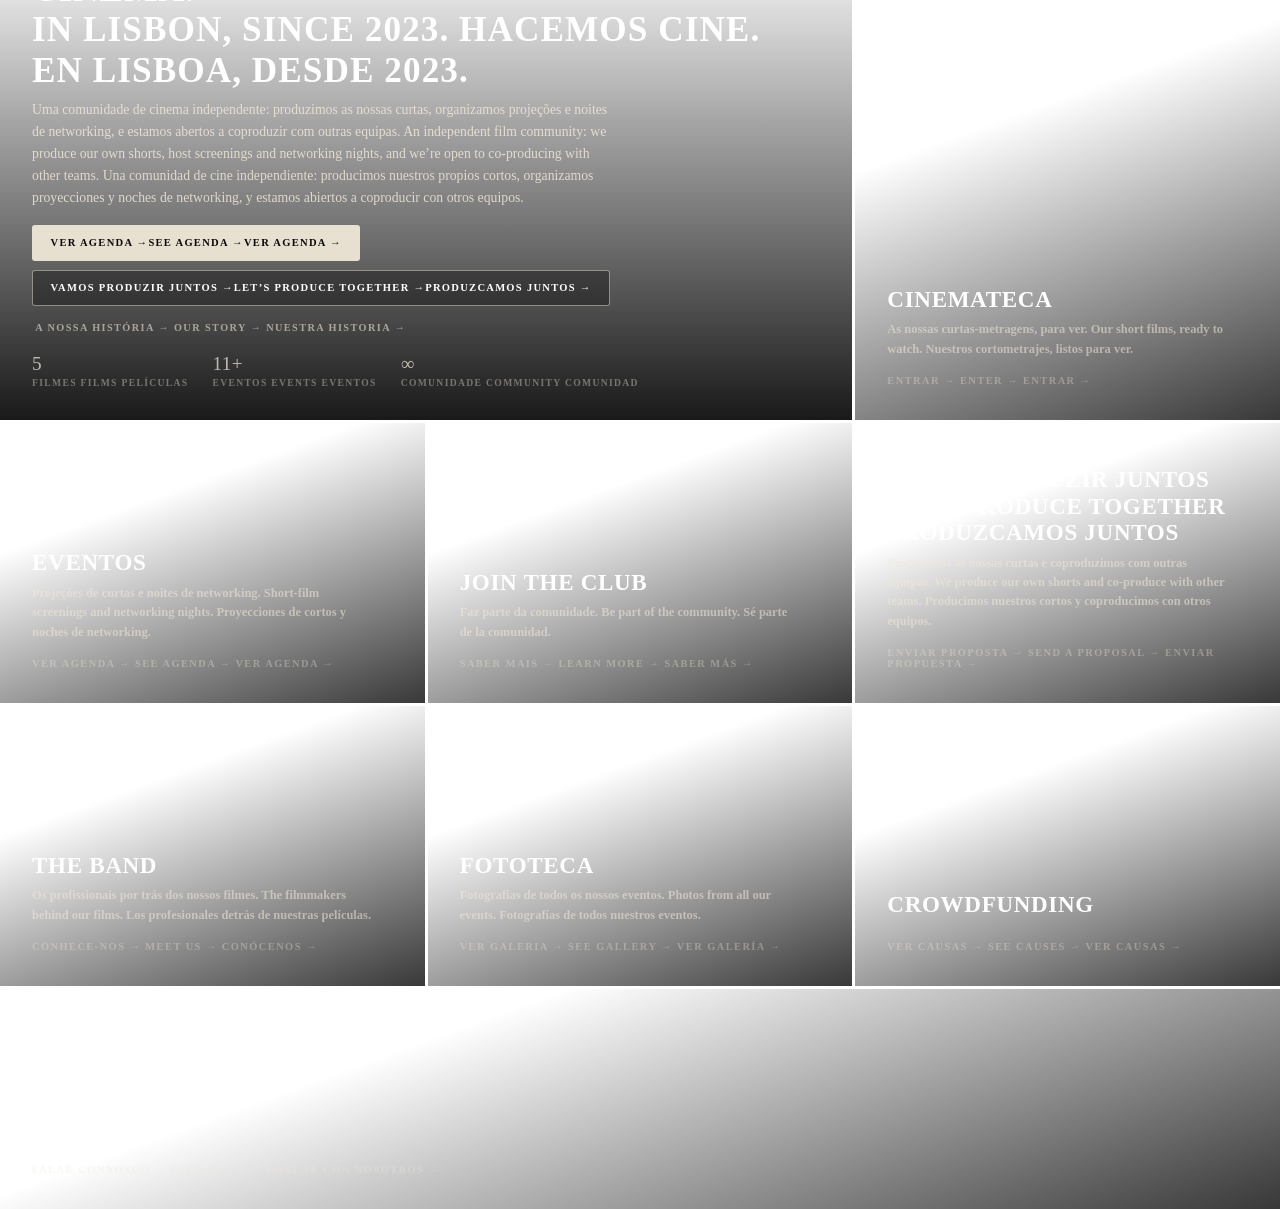
==== commit ab032e96: "rename 'The team' to 'The band' (menu, home tile, page title and heading) The URL stays /team/ so ex" ====
--- a/public/index.html
+++ b/public/index.html
@@ -194,7 +194,7 @@
        Row 2 (280px): Activity + Festival + Founder
          Eventos    → col 1–5
          .KO        → col 5–10
-         The team   → col 10–13
+         The band   → col 10–13
 
        Row 3 (240px): Engagement + Archive + Shop + Coming
          Join       → col 1–4
@@ -356,7 +356,7 @@
       .bc-eventos   { grid-column: 1 / 3; grid-row: 2; }
       .bc-join      { grid-column: 3 / 5; grid-row: 2; }
       .bc-opencall  { grid-column: 5 / 7; grid-row: 2; }
-      /* Row 3: The team + Fototeca + Crowdfunding */
+      /* Row 3: The band + Fototeca + Crowdfunding */
       .bc-team      { grid-column: 1 / 3; grid-row: 3; }
       .bc-fototeca  { grid-column: 3 / 5; grid-row: 3; }
       .bc-crowd     { grid-column: 5 / 7; grid-row: 3; }
@@ -544,12 +544,12 @@
       </div>
     </div>
 
-    <!-- THE TEAM -->
+    <!-- THE BAND -->
     <a href="/team/" class="bc bc-team">
       <div class="bc-img" style="background-image:url('/media/fototeca/full/jg-16.jpg')"></div>
       <div class="bc-grad"></div>
       <div class="bc-body">
-        <h2 class="bc-title">The team</h2>
+        <h2 class="bc-title">The band</h2>
         <p class="bc-desc">
           <span data-lang="pt">Os profissionais por trás dos nossos filmes.</span>
           <span data-lang="en">The filmmakers behind our films.</span>
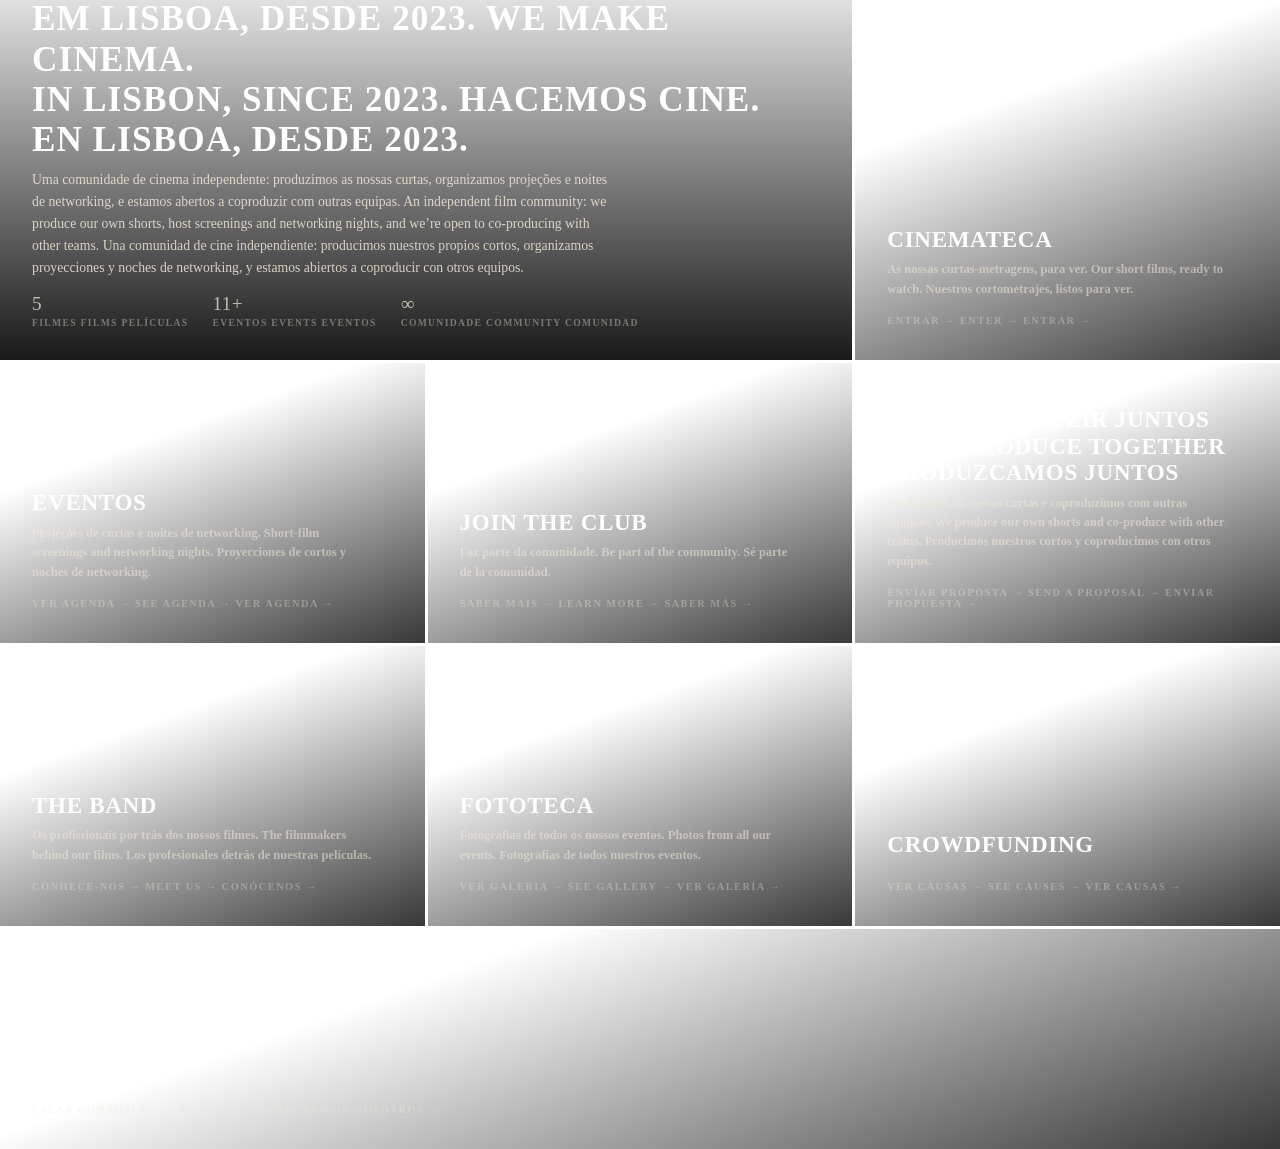
==== commit c48cb00d: "home: hero buttons move into the history window, minimal and identical The hero tile is back to titl" ====
--- a/public/index.html
+++ b/public/index.html
@@ -74,7 +74,7 @@
     .bento {
       display: grid;
       grid-template-columns: repeat(12, 1fr);
-      grid-template-rows: 420px 280px 280px 220px;
+      grid-template-rows: 360px 280px 280px 220px;
       gap: 3px;
     }
 
@@ -252,7 +252,7 @@
       margin-bottom: 0.1rem;
     }
 
-    /* Hero: one-line pitch + two buttons */
+    /* Hero: one-line pitch */
     .bc-historia .bc-grad { background: linear-gradient(180deg, rgba(0,0,0,0.12) 0%, rgba(0,0,0,0.4) 35%, rgba(0,0,0,0.9) 100%); }
     .bc-sub {
       font-family: var(--font-family);
@@ -263,24 +263,6 @@
       max-width: 580px;
       margin-top: 0.2rem;
     }
-    .bc-actions { display: flex; flex-wrap: wrap; align-items: center; gap: 0.6rem 0.7rem; margin-top: 1rem; }
-    .bc-btn {
-      display: inline-flex; align-items: center;
-      font-family: var(--font-family);
-      font-size: 0.66rem; font-weight: 700; letter-spacing: 0.12em; text-transform: uppercase; text-decoration: none;
-      color: #fff; background: rgba(0,0,0,0.35);
-      border: 1px solid rgba(240,232,216,0.5); border-radius: 3px;
-      padding: 0.7rem 1.1rem; cursor: pointer;
-      transition: background 0.2s, border-color 0.2s, color 0.2s;
-    }
-    .bc-btn:hover { background: rgba(240,232,216,0.14); border-color: rgba(240,232,216,0.85); }
-    .bc-btn--solid { background: rgba(240,232,216,0.94); color: #0a0908; border-color: transparent; }
-    .bc-btn--solid:hover { background: #fff; }
-    .bc-more {
-      font-family: var(--font-family); font-size: 0.64rem; font-weight: 600; letter-spacing: 0.14em; text-transform: uppercase;
-      color: rgba(240,232,216,0.6); background: none; border: none; padding: 0.4rem 0.2rem; cursor: pointer; transition: color 0.2s;
-    }
-    .bc-more:hover { color: #fff; }
 
     /* .KO: red */
     .bc-ko { background: #a60000; }
@@ -347,7 +329,7 @@
     @media (max-width: 1024px) {
       .bento {
         grid-template-columns: repeat(6, 1fr);
-        grid-template-rows: 420px 240px 220px 200px;
+        grid-template-rows: 360px 240px 220px 200px;
       }
       /* Row 1: Historia + Cinemateca */
       .bc-historia  { grid-column: 1 / 5; grid-row: 1; }
@@ -369,7 +351,7 @@
       .intro-stats { gap: 1.5rem; }
       .bento {
         grid-template-columns: 1fr 1fr;
-        grid-template-rows: 470px 200px 200px 200px 200px;
+        grid-template-rows: 300px 200px 200px 200px 200px;
       }
       .bc-historia  { grid-column: 1 / 3; grid-row: 1; }
       .bc-cinemateca{ grid-column: 1 / 2; grid-row: 2; }
@@ -385,11 +367,10 @@
     }
 
     @media (max-width: 420px) {
-      .bento { grid-template-columns: 1fr; grid-template-rows: none; grid-auto-rows: 220px; }
+      .bento { grid-template-columns: 1fr; grid-template-rows: 320px; grid-auto-rows: 220px; }
       .bc-historia, .bc-cinemateca, .bc-eventos, .bc-team,
       .bc-join, .bc-fototeca,
       .bc-opencall, .bc-crowd, .bc-feedback { grid-column: 1; grid-row: auto; }
-      .bc-historia { grid-row: span 2; }
     }
   </style>
   <script src="/i18n-dict.js"></script>
@@ -424,23 +405,6 @@
           <span data-lang="en">An independent film community: we produce our own shorts, host screenings and networking nights, and we’re open to co-producing with other teams.</span>
           <span data-lang="es">Una comunidad de cine independiente: producimos nuestros propios cortos, organizamos proyecciones y noches de networking, y estamos abiertos a coproducir con otros equipos.</span>
         </p>
-        <div class="bc-actions">
-          <a class="bc-btn bc-btn--solid" href="/eventos/" onclick="event.stopPropagation()">
-            <span data-lang="pt">Ver agenda →</span>
-            <span data-lang="en">See agenda →</span>
-            <span data-lang="es">Ver agenda →</span>
-          </a>
-          <button type="button" class="bc-btn" data-post="concurso">
-            <span data-lang="pt">Vamos produzir juntos →</span>
-            <span data-lang="en">Let’s produce together →</span>
-            <span data-lang="es">Produzcamos juntos →</span>
-          </button>
-          <button type="button" class="bc-more">
-            <span data-lang="pt">A nossa história →</span>
-            <span data-lang="en">Our story →</span>
-            <span data-lang="es">Nuestra historia →</span>
-          </button>
-        </div>
         <div class="bc-stats">
           <div class="bc-stat">
             <strong>5</strong>
@@ -805,7 +769,9 @@
       document.querySelectorAll('[data-post]').forEach(function(c) {
         c.addEventListener('click', function(e) {
           if (e.target.closest('.blog-link')) return;
-          e.preventDefault(); e.stopPropagation(); openModal(c.dataset.post);
+          e.preventDefault(); e.stopPropagation();
+          document.querySelectorAll('.tile-modal:not([hidden])').forEach(function(m) { m.setAttribute('hidden', ''); });
+          openModal(c.dataset.post);
         });
       });
       document.getElementById('post-modal').addEventListener('click', function(e) {
@@ -835,6 +801,18 @@
       </div>
     </div>
     <div class="tm-body">
+      <div class="act-row">
+        <a class="act-btn" href="/eventos/">
+          <span data-lang="pt">Ver agenda →</span>
+          <span data-lang="en">See agenda →</span>
+          <span data-lang="es">Ver agenda →</span>
+        </a>
+        <button type="button" class="act-btn" data-post="concurso">
+          <span data-lang="pt">Vamos produzir juntos →</span>
+          <span data-lang="en">Let’s produce together →</span>
+          <span data-lang="es">Produzcamos juntos →</span>
+        </button>
+      </div>
       <div class="tm-cols">
         <div class="tm-col">
           <h3 class="tm-section-title" data-lang="pt">A Nossa História</h3>
@@ -1067,6 +1045,18 @@
   .tm-plan-features li::before { content:'—'; position:absolute; left:0; opacity:.3; }
 
   /* CTA row */
+  /* Minimal, transparent action buttons (inside the history window) */
+  .act-row { display:flex; flex-wrap:wrap; gap:.7rem; padding-bottom:1.5rem; margin-bottom:1.75rem; border-bottom:1px solid rgba(255,255,255,.10); }
+  .act-btn {
+    display:inline-flex; align-items:center;
+    font-family:var(--font-family); font-size:.66rem; font-weight:600; letter-spacing:.14em; text-transform:uppercase; text-decoration:none;
+    color:var(--text-primary); background:transparent;
+    border:1px solid rgba(240,232,216,.32); border-radius:2px;
+    padding:.75rem 1.25rem; cursor:pointer;
+    transition:border-color .2s, background .2s;
+  }
+  .act-btn:hover, .act-btn:focus-visible { border-color:rgba(240,232,216,.85); background:rgba(255,248,238,.06); outline:none; }
+  @media (max-width:600px) { .act-btn { flex:1 1 100%; justify-content:center; } }
   .tm-cta-row { display:flex; gap:1rem; flex-wrap:wrap; margin-top:1.5rem; }
   .tm-cta-row--center { justify-content:center; }
 
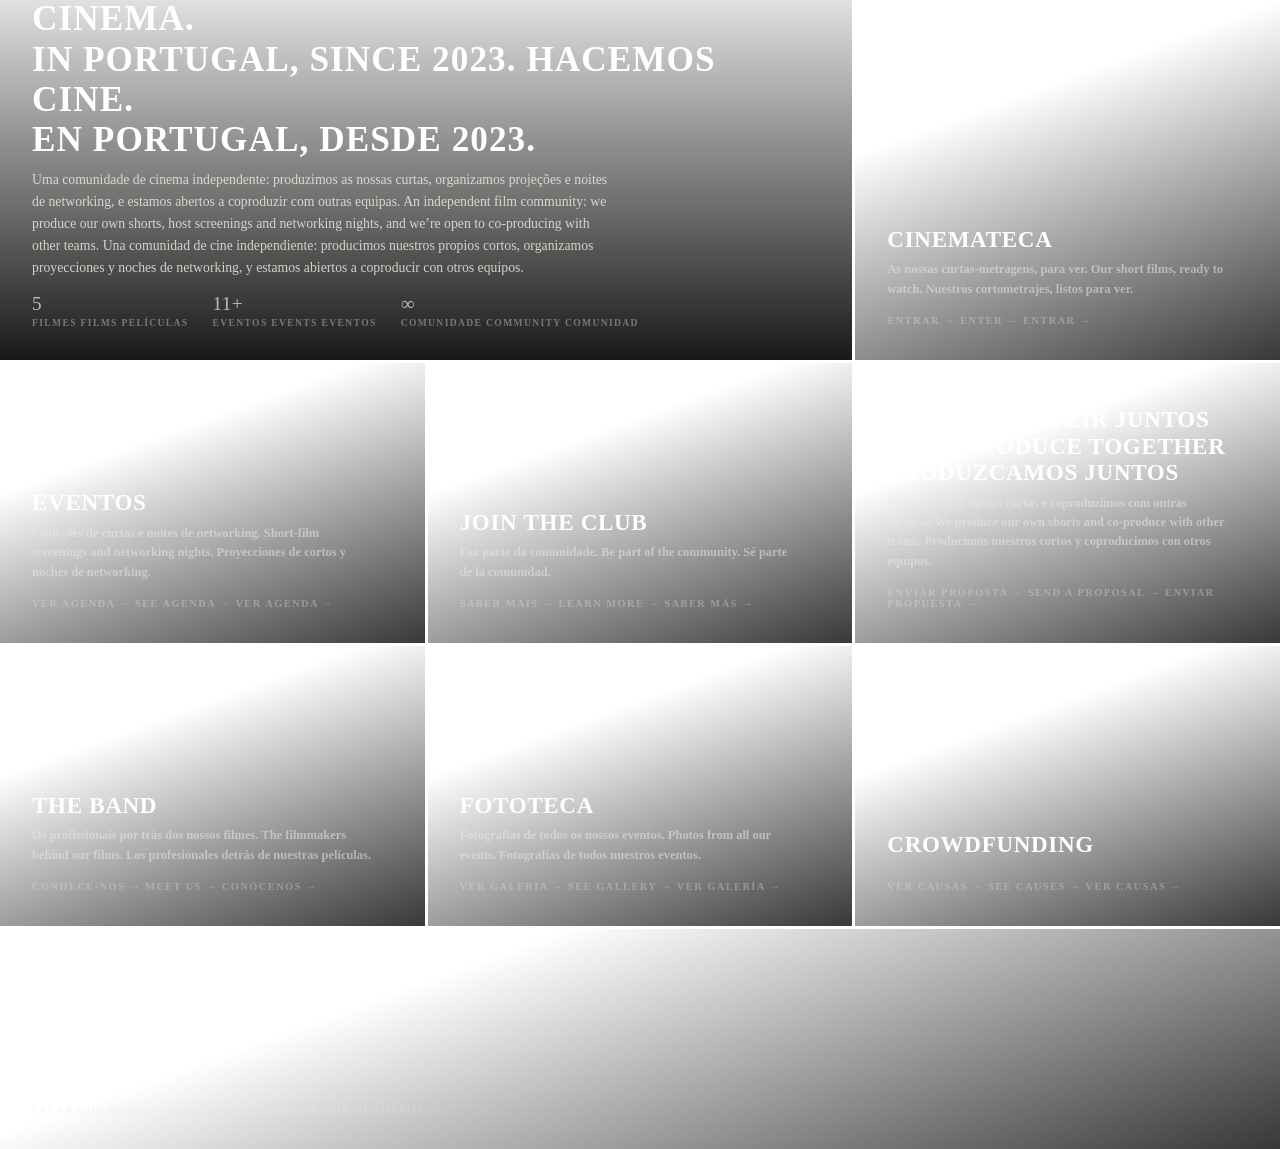
==== commit 359915ee: "Lisboa -> Portugal in the home hero title and the band intro Co-Authored-By: Claude Sonnet 5.5 <nore" ====
--- a/public/index.html
+++ b/public/index.html
@@ -396,9 +396,9 @@
       <div class="bc-grad"></div>
       <div class="bc-body">
         <h2 class="bc-title">
-          <span data-lang="pt">Fazemos cinema.<br>Em Lisboa, desde 2023.</span>
-          <span data-lang="en">We make cinema.<br>In Lisbon, since 2023.</span>
-          <span data-lang="es">Hacemos cine.<br>En Lisboa, desde 2023.</span>
+          <span data-lang="pt">Fazemos cinema.<br>Em Portugal, desde 2023.</span>
+          <span data-lang="en">We make cinema.<br>In Portugal, since 2023.</span>
+          <span data-lang="es">Hacemos cine.<br>En Portugal, desde 2023.</span>
         </h2>
         <p class="bc-sub">
           <span data-lang="pt">Uma comunidade de cinema independente: produzimos as nossas curtas, organizamos projeções e noites de networking, e estamos abertos a coproduzir com outras equipas.</span>
@@ -510,7 +510,7 @@
 
     <!-- THE BAND -->
     <a href="/team/" class="bc bc-team">
-      <div class="bc-img" style="background-image:url('/media/fototeca/full/jg-16.jpg')"></div>
+      <div class="bc-img" style="background-image:url('/media/banners/the-band.jpg')"></div>
       <div class="bc-grad"></div>
       <div class="bc-body">
         <h2 class="bc-title">The band</h2>
@@ -790,7 +790,7 @@
 <!-- MODAL: Historia -->
 <div id="modal-historia" class="tile-modal" aria-modal="true" role="dialog" hidden>
   <div class="tm-backdrop"></div>
-  <div class="tm-panel tm-panel--wide">
+  <div class="tm-panel tm-panel--story">
     <button class="tm-close" aria-label="Fechar">&times;</button>
     <div class="tm-hero">
       <div class="tm-hero-img" style="background-image:url('/Imagenes/03%20Fototeca/MashUp%20%233%20-%203%20-%2005.12.25.jpg.png')"></div>
@@ -800,80 +800,74 @@
         <h2 class="tm-hero-heading">A Nossa História</h2>
       </div>
     </div>
-    <div class="tm-body">
-      <div class="act-row">
-        <a class="act-btn" href="/eventos/">
-          <span data-lang="pt">Ver agenda →</span>
-          <span data-lang="en">See agenda →</span>
-          <span data-lang="es">Ver agenda →</span>
-        </a>
-        <button type="button" class="act-btn" data-post="concurso">
-          <span data-lang="pt">Vamos produzir juntos →</span>
-          <span data-lang="en">Let’s produce together →</span>
-          <span data-lang="es">Produzcamos juntos →</span>
-        </button>
-      </div>
-      <div class="tm-cols">
-        <div class="tm-col">
-          <h3 class="tm-section-title" data-lang="pt">A Nossa História</h3>
-          <h3 class="tm-section-title" data-lang="en">Our Story</h3>
-          <h3 class="tm-section-title" data-lang="es">Nuestra Historia</h3>
-          <p data-lang="pt">Tudo começou com uma vontade simples: fazer cinema. Em 2023, em Lisboa, Charlie Chaves fundou o Club Benares, um coletivo de amigos apaixonados por cinema que queriam realizar as suas próprias curtas-metragens, com micro-orçamento ou sem orçamento nenhum. Não havia grandes meios, mas havia vontade de filmar e de criar em conjunto.</p>
-          <p data-lang="en">It all started with a simple desire: to make films. In 2023, in Lisbon, Charlie Chaves founded Club Benares — a collective of friends passionate about cinema who wanted to make their own short films, with a micro-budget or no budget at all. There were no great resources, but there was the will to film and create together.</p>
-          <p data-lang="es">Todo comenzó con un deseo simple: hacer cine. En 2023, en Lisboa, Charlie Chaves fundó el Club Benares, un colectivo de amigos apasionados por el cine que querían realizar sus propios cortometrajes, con micro-presupuesto o sin presupuesto. No había grandes medios, pero había ganas de filmar y crear juntos.</p>
-
-          <p data-lang="pt">Quando abrimos as portas ao público, o Club começou a crescer. Criámos sessões para mostrar os nossos filmes, conhecer profissionais da área e fazer novos amigos a cada encontro. Às projeções juntaram-se debates, sessões de networking e novas produções, muitas delas nascidas das pessoas que fomos conhecendo pelo caminho.</p>
-          <p data-lang="en">When we opened our doors to the public, the Club started to grow. We created screenings to show our films, meet industry professionals and make new friends at every gathering. Discussions, networking sessions and new productions followed — many of them born from the people we met along the way.</p>
-          <p data-lang="es">Cuando abrimos las puertas al público, el Club comenzó a crecer. Creamos sesiones para mostrar nuestras películas, conocer profesionales del sector y hacer nuevos amigos en cada encuentro. A las proyecciones se sumaron debates, sesiones de networking y nuevas producciones, muchas de ellas nacidas de las personas que fuimos conociendo en el camino.</p>
+    <div class="tm-body story">
+      <p class="story-lead">
+        <span data-lang="pt">Tudo começou com uma vontade simples: fazer cinema.</span>
+        <span data-lang="en">It all started with a simple desire: to make films.</span>
+        <span data-lang="es">Todo comenzó con un deseo simple: hacer cine.</span>
+      </p>
+
+      <p data-lang="pt">Em 2023, em Lisboa, Charlie Chaves fundou o Club Benares, um coletivo de amigos apaixonados por cinema que queriam realizar as suas próprias curtas-metragens, com micro-orçamento ou sem orçamento nenhum. Não havia grandes meios, mas havia vontade de filmar e de criar em conjunto.</p>
+      <p data-lang="en">In 2023, in Lisbon, Charlie Chaves founded Club Benares — a collective of friends passionate about cinema who wanted to make their own short films, with a micro-budget or no budget at all. There were no great resources, but there was the will to film and create together.</p>
+      <p data-lang="es">En 2023, en Lisboa, Charlie Chaves fundó el Club Benares, un colectivo de amigos apasionados por el cine que querían realizar sus propios cortometrajes, con micro-presupuesto o sin presupuesto. No había grandes medios, pero había ganas de filmar y crear juntos.</p>
+
+      <p data-lang="pt">Quando abrimos as portas ao público, o Club começou a crescer. Criámos sessões para mostrar os nossos filmes, conhecer profissionais da área e fazer novos amigos a cada encontro. Às projeções juntaram-se debates, sessões de networking e novas produções, muitas delas nascidas das pessoas que fomos conhecendo pelo caminho.</p>
+      <p data-lang="en">When we opened our doors to the public, the Club started to grow. We created screenings to show our films, meet industry professionals and make new friends at every gathering. Discussions, networking sessions and new productions followed — many of them born from the people we met along the way.</p>
+      <p data-lang="es">Cuando abrimos las puertas al público, el Club comenzó a crecer. Creamos sesiones para mostrar nuestras películas, conocer profesionales del sector y hacer nuevos amigos en cada encuentro. A las proyecciones se sumaron debates, sesiones de networking y nuevas producciones, muchas de ellas nacidas de las personas que fuimos conociendo en el camino.</p>
+
+      <div class="story-stats">
+        <div class="story-stat">
+          <strong>5</strong>
+          <span data-lang="pt">Filmes produzidos</span>
+          <span data-lang="en">Films produced</span>
+          <span data-lang="es">Películas producidas</span>
         </div>
-        <div class="tm-col">
-          <h3 class="tm-section-title" data-lang="pt">Em Números</h3>
-          <h3 class="tm-section-title" data-lang="en">By the Numbers</h3>
-          <h3 class="tm-section-title" data-lang="es">En Números</h3>
-          <div class="tm-stats-grid">
-            <div class="tm-stat-big">
-              <strong>5</strong>
-              <span data-lang="pt">Filmes produzidos</span>
-              <span data-lang="en">Films produced</span>
-              <span data-lang="es">Películas producidas</span>
-            </div>
-            <div class="tm-stat-big">
-              <strong>11+</strong>
-              <span data-lang="pt">Eventos realizados</span>
-              <span data-lang="en">Events held</span>
-              <span data-lang="es">Eventos realizados</span>
-            </div>
-            <div class="tm-stat-big">
-              <strong>2023</strong>
-              <span data-lang="pt">Fundação</span>
-              <span data-lang="en">Founded</span>
-              <span data-lang="es">Fundación</span>
-            </div>
-            <div class="tm-stat-big">
-              <strong>2027</strong>
-              <span data-lang="pt">Festival .KO</span>
-              <span data-lang="en">.KO Festival</span>
-              <span data-lang="es">Festival .KO</span>
-            </div>
-          </div>
-
-          <p data-lang="pt">Aos poucos, tornámo-nos um ponto de encontro para estudantes, profissionais e amantes de cinema em Lisboa, uma comunidade cada vez mais sólida, aberta a quem quer ver, discutir ou fazer cinema. E queremos continuar: mais filmes, mais eventos, mais festivais.</p>
-          <p data-lang="en">Little by little, we became a meeting point for students, professionals and film lovers in Lisbon — an ever-stronger community, open to anyone who wants to watch, discuss or make cinema. And we want to keep going: more films, more events, more festivals.</p>
-          <p data-lang="es">Poco a poco, nos convertimos en un punto de encuentro para estudiantes, profesionales y amantes del cine en Lisboa, una comunidad cada vez más sólida. Y queremos seguir: más películas, más eventos, más festivales.</p>
-
-          <h3 class="tm-section-title" data-lang="pt" style="margin-top:1.5rem;">Junta-te a Nós</h3>
-          <h3 class="tm-section-title" data-lang="en" style="margin-top:1.5rem;">Join Us</h3>
-          <h3 class="tm-section-title" data-lang="es" style="margin-top:1.5rem;">Únete a Nosotros</h3>
-          <p data-lang="pt">Convidamos-te a fazer parte do Club Benares: vem aos nossos eventos, conhece a comunidade e participa nos nossos projetos e produções independentes. Seja à frente ou atrás da câmara, há sempre lugar para quem partilha a mesma paixão pelo cinema. Esperamos ver-te em breve!</p>
-          <p data-lang="en">We invite you to be part of Club Benares: come to our events, meet the community and take part in our independent projects and productions. Whether in front of or behind the camera, there is always room for those who share the same passion for cinema. We hope to see you soon!</p>
-          <p data-lang="es">Te invitamos a formar parte del Club Benares: ven a nuestros eventos, conoce la comunidad y participa en nuestros proyectos y producciones independientes. Ya sea delante o detrás de la cámara, siempre hay lugar para quien comparte la misma pasión por el cine. ¡Esperamos verte pronto!</p>
+        <div class="story-stat">
+          <strong>11+</strong>
+          <span data-lang="pt">Eventos realizados</span>
+          <span data-lang="en">Events held</span>
+          <span data-lang="es">Eventos realizados</span>
         </div>
-      </div>
+        <div class="story-stat">
+          <strong>2023</strong>
+          <span data-lang="pt">Fundação</span>
+          <span data-lang="en">Founded</span>
+          <span data-lang="es">Fundación</span>
+        </div>
+        <div class="story-stat">
+          <strong>2027</strong>
+          <span data-lang="pt">Festival .KO</span>
+          <span data-lang="en">.KO Festival</span>
+          <span data-lang="es">Festival .KO</span>
+        </div>
+      </div>
+
+      <p data-lang="pt">Aos poucos, tornámo-nos um ponto de encontro para estudantes, profissionais e amantes de cinema em Lisboa, uma comunidade cada vez mais sólida, aberta a quem quer ver, discutir ou fazer cinema. E queremos continuar: mais filmes, mais eventos, mais festivais.</p>
+      <p data-lang="en">Little by little, we became a meeting point for students, professionals and film lovers in Lisbon — an ever-stronger community, open to anyone who wants to watch, discuss or make cinema. And we want to keep going: more films, more events, more festivals.</p>
+      <p data-lang="es">Poco a poco, nos convertimos en un punto de encuentro para estudiantes, profesionales y amantes del cine en Lisboa, una comunidad cada vez más sólida. Y queremos seguir: más películas, más eventos, más festivales.</p>
+
+      <p class="story-invite" data-lang="pt">Convidamos-te a fazer parte do Club Benares: vem aos nossos eventos, conhece a comunidade e participa nos nossos projetos e produções independentes. Seja à frente ou atrás da câmara, há sempre lugar para quem partilha a mesma paixão pelo cinema. Esperamos ver-te em breve!</p>
+      <p class="story-invite" data-lang="en">We invite you to be part of Club Benares: come to our events, meet the community and take part in our independent projects and productions. Whether in front of or behind the camera, there is always room for those who share the same passion for cinema. We hope to see you soon!</p>
+      <p class="story-invite" data-lang="es">Te invitamos a formar parte del Club Benares: ven a nuestros eventos, conoce la comunidad y participa en nuestros proyectos y producciones independientes. Ya sea delante o detrás de la cámara, siempre hay lugar para quien comparte la misma pasión por el cine. ¡Esperamos verte pronto!</p>
+    </div>
+
+    <!-- always-visible action bar -->
+    <div class="story-actions">
+      <a class="act-btn" href="/eventos/">
+        <span data-lang="pt">Ver agenda →</span>
+        <span data-lang="en">See agenda →</span>
+        <span data-lang="es">Ver agenda →</span>
+      </a>
+      <button type="button" class="act-btn" data-post="concurso">
+        <span data-lang="pt">Vamos produzir juntos →</span>
+        <span data-lang="en">Let’s produce together →</span>
+        <span data-lang="es">Produzcamos juntos →</span>
+      </button>
     </div>
   </div>
 </div>
 
-<!-- MODAL: Join the Club -->
+<!-- MODAL: Join the Club — our channels -->
 <div id="modal-join" class="tile-modal" aria-modal="true" role="dialog" hidden>
   <div class="tm-backdrop"></div>
   <div class="tm-panel">
@@ -886,27 +880,103 @@
         <h2 class="tm-hero-heading">Join the Club</h2>
       </div>
     </div>
-    <div class="tm-body">
-
-      <p>Desde 2023 reunimos estudantes, profissionais e amantes de cinema em Lisboa para ver, discutir e fazer cinema juntos. Ao tornares-te membro, fazes parte disto.</p>
-
-      <h3 class="tm-section-title">O que inclui</h3>
-      <ul class="tm-perks">
-        <li><span class="tm-perk-icon">✦</span><span>Descontos em atividades e na loja online (Mercado)</span></li>
-        <li><span class="tm-perk-icon">✦</span><span>Acesso à equipa de produção — fazemos curtas juntos</span></li>
-        <li><span class="tm-perk-icon">✦</span><span>Reuniões mensais para desenvolver projetos e novas ideias</span></li>
-      </ul>
-
-      <p>Entra no formulário, segue os passos para te tornares sócio e junta-te a nós. Obrigado por fazeres parte disto. Estamos à tua espera! 🎬</p>
-
-      <div class="tm-cta-row tm-cta-row--center" style="margin-top:1.5rem;">
-        <a href="https://forms.gle/K13f8FvYyTLNqVY49" target="_blank" rel="noopener noreferrer" class="tm-cta-btn tm-cta-btn--large">
-          Preencher formulário de candidatura →
+    <div class="tm-body story">
+      <p class="story-lead">
+        <span data-lang="pt">Faz parte da comunidade.</span>
+        <span data-lang="en">Be part of the community.</span>
+        <span data-lang="es">Sé parte de la comunidad.</span>
+      </p>
+      <p data-lang="pt">Fica a par dos próximos eventos e projetos. Entra por onde preferires.</p>
+      <p data-lang="en">Stay up to date with upcoming events and projects. Join us wherever you prefer.</p>
+      <p data-lang="es">Entérate de los próximos eventos y proyectos. Únete por donde prefieras.</p>
+
+      <!-- Links: edit JOIN_LINKS in the script below. A channel with no link shows switched off ("brevemente"). -->
+      <div class="chan-list">
+        <a class="chan is-soon" data-chan="whatsapp" aria-disabled="true">
+          <span class="chan-ico"><svg viewBox="0 0 24 24" aria-hidden="true"><path d="M21 11.5a8.4 8.4 0 0 1-12.4 7.4L3 20.5l1.7-5.4A8.4 8.4 0 1 1 21 11.5z"/><path d="M9 8.6c.3 2.4 2.7 5 5.8 5.8l1.3-1.4-2-1-.9.7c-.8-.4-1.8-1.4-2.2-2.2l.7-.9-1-2z"/></svg></span>
+          <span class="chan-txt">
+            <span class="chan-name">
+              <span data-lang="pt">Comunidade no WhatsApp</span>
+              <span data-lang="en">WhatsApp community</span>
+              <span data-lang="es">Comunidad de WhatsApp</span>
+            </span>
+            <span class="chan-sub">
+              <span data-lang="pt">Entra no grupo e fica a par de tudo.</span>
+              <span data-lang="en">Join the group and stay in the loop.</span>
+              <span data-lang="es">Únete al grupo y entérate de todo.</span>
+            </span>
+          </span>
+          <span class="chan-go">
+            <span data-lang="pt">Entrar →</span>
+            <span data-lang="en">Join →</span>
+            <span data-lang="es">Unirme →</span>
+          </span>
+          <span class="chan-soon">
+            <span data-lang="pt">brevemente</span>
+            <span data-lang="en">soon</span>
+            <span data-lang="es">pronto</span>
+          </span>
+        </a>
+
+        <a class="chan is-soon" data-chan="instagram" aria-disabled="true">
+          <span class="chan-ico"><svg viewBox="0 0 24 24" aria-hidden="true"><rect x="3" y="3" width="18" height="18" rx="5"/><circle cx="12" cy="12" r="4"/><circle cx="17.3" cy="6.7" r="0.6" fill="currentColor"/></svg></span>
+          <span class="chan-txt">
+            <span class="chan-name">Instagram</span>
+            <span class="chan-sub">@thebenaresclub</span>
+          </span>
+          <span class="chan-go">
+            <span data-lang="pt">Seguir →</span>
+            <span data-lang="en">Follow →</span>
+            <span data-lang="es">Seguir →</span>
+          </span>
+          <span class="chan-soon">
+            <span data-lang="pt">brevemente</span>
+            <span data-lang="en">soon</span>
+            <span data-lang="es">pronto</span>
+          </span>
+        </a>
+
+        <a class="chan is-soon" data-chan="youtube" aria-disabled="true">
+          <span class="chan-ico"><svg viewBox="0 0 24 24" aria-hidden="true"><rect x="2.5" y="5.5" width="19" height="13" rx="3.5"/><path d="M10 9.2v5.6l4.8-2.8z"/></svg></span>
+          <span class="chan-txt">
+            <span class="chan-name">YouTube</span>
+            <span class="chan-sub">
+              <span data-lang="pt">Segue o nosso canal.</span>
+              <span data-lang="en">Follow our channel.</span>
+              <span data-lang="es">Sigue nuestro canal.</span>
+            </span>
+          </span>
+          <span class="chan-go">
+            <span data-lang="pt">Subscrever →</span>
+            <span data-lang="en">Subscribe →</span>
+            <span data-lang="es">Suscribirme →</span>
+          </span>
+          <span class="chan-soon">
+            <span data-lang="pt">brevemente</span>
+            <span data-lang="en">soon</span>
+            <span data-lang="es">pronto</span>
+          </span>
         </a>
       </div>
     </div>
   </div>
 </div>
+
+<script>
+  /* Join the Club — the links. Put the real URL in each line; null = shown switched off ("brevemente"). */
+  var JOIN_LINKS = {
+    whatsapp:  null,   // e.g. 'https://chat.whatsapp.com/XXXXXXXX'
+    instagram: 'https://www.instagram.com/thebenaresclub',
+    youtube:   null    // e.g. 'https://www.youtube.com/@thebenaresclub'
+  };
+  document.querySelectorAll('#modal-join .chan').forEach(function (el) {
+    var url = JOIN_LINKS[el.dataset.chan];
+    if (url) {
+      el.href = url; el.target = '_blank'; el.rel = 'noopener noreferrer';
+      el.classList.remove('is-soon'); el.removeAttribute('aria-disabled');
+    }
+  });
+</script>
 
 <style>
   /* ═══ MODAL NEUTRAL OVERRIDES (grayscale, no warm tones) ═══ */
@@ -934,6 +1004,7 @@
     display:flex; flex-direction:column;
   }
   .tm-panel--wide { max-width:900px; }
+  .tm-panel--story { max-width:680px; }
 
   .tm-close {
     position:absolute; top:.75rem; right:.85rem;
@@ -994,9 +1065,62 @@
 
   .tm-body p {
     font-size:.9rem; line-height:1.7; color:var(--text-muted);
-    text-align: justify;
     margin-bottom:.75rem;
   }
+
+  /* Reading layout (history / join): one column, comfortable measure, left-aligned */
+  .tm-hero { height:200px; }
+  .story { padding:1.75rem 2.25rem 1.25rem; }
+  .story p { font-size:.93rem; line-height:1.8; color:var(--text-secondary); text-align:left; margin:0 0 1.1rem; max-width:62ch; }
+  .story .story-lead { font-size:1.25rem; line-height:1.45; font-weight:300; color:#fff; margin:0 0 1.2rem; }
+  .story .story-invite { color:rgba(255,255,255,.82); margin-top:1.6rem; padding-top:1.4rem; border-top:1px solid var(--border); }
+  .story-stats { display:grid; grid-template-columns:repeat(4,1fr); margin:1.6rem 0 1.75rem; border-top:1px solid var(--border); border-bottom:1px solid var(--border); }
+  .story-stat { padding:1.1rem .5rem 1rem 0; font-size:.56rem; line-height:1.55; }
+  .story-stat + .story-stat { padding-left:1rem; border-left:1px solid var(--border); }
+  .story-stat strong { display:block; font-size:1.6rem; font-weight:300; color:#fff; line-height:1; margin-bottom:.45rem; }
+  .story-stat span { font-size:.56rem; font-weight:600; letter-spacing:.14em; text-transform:uppercase; color:var(--text-muted); line-height:1.5; }
+  @media (max-width:600px) {
+    .story { padding:1.4rem 1.4rem 1rem; }
+    .story-stats { grid-template-columns:1fr 1fr; }
+    .story-stat:nth-child(3) { border-left:none; padding-left:0; }
+    .story-stat:nth-child(n+3) { border-top:1px solid var(--border); }
+  }
+
+  /* Action bar pinned to the bottom of the window */
+  .story-actions {
+    position:sticky; bottom:0; z-index:1; margin-top:auto;
+    display:flex; flex-wrap:wrap; gap:.7rem;
+    padding:1rem 2.25rem; background:#141414; border-top:1px solid var(--border);
+  }
+  @media (max-width:600px) {
+    .story-actions { padding:.8rem 1rem; gap:.45rem; flex-wrap:nowrap; }
+    .story-actions .act-btn { flex:1 1 auto; justify-content:center; padding:.7rem .5rem; font-size:.56rem; letter-spacing:.08em; white-space:nowrap; text-align:center; }
+  }
+
+  @media (max-width:345px) { .story-actions { flex-wrap:wrap; } .story-actions .act-btn { flex:1 1 100%; } }
+
+  /* Channels (Join the Club) */
+  .chan-list { display:flex; flex-direction:column; gap:.6rem; margin:1.4rem 0 .6rem; }
+  .chan {
+    display:flex; align-items:center; gap:1rem; padding:.95rem 1.1rem;
+    border:1px solid rgba(255,255,255,.16); border-radius:6px;
+    text-decoration:none; color:var(--text-primary);
+    transition:border-color .2s, background .2s;
+  }
+  a.chan[href]:hover, a.chan[href]:focus-visible { border-color:rgba(255,255,255,.55); background:rgba(255,255,255,.05); outline:none; }
+  .chan-ico { flex:none; width:40px; height:40px; border:1px solid rgba(255,255,255,.22); border-radius:50%; display:grid; place-items:center; }
+  .chan-ico svg { width:19px; height:19px; fill:none; stroke:currentColor; stroke-width:1.6; stroke-linecap:round; stroke-linejoin:round; }
+  .chan-txt { flex:1; min-width:0; display:flex; flex-direction:column; gap:.15rem; }
+  .chan-name { font-size:.95rem; font-weight:600; letter-spacing:.01em; }
+  .chan-sub { font-size:.78rem; color:var(--text-secondary); }
+  .chan-go, .chan-soon { flex:none; font-size:.64rem; font-weight:600; letter-spacing:.14em; text-transform:uppercase; color:var(--text-secondary); transition:color .2s; }
+  a.chan[href]:hover .chan-go { color:#fff; }
+  .chan-soon { display:none; font-size:.58rem; color:var(--text-muted); }
+  .chan.is-soon { border-style:dashed; border-color:rgba(255,255,255,.2); cursor:default; }
+  .chan.is-soon .chan-ico, .chan.is-soon .chan-txt { opacity:.5; }
+  .chan.is-soon .chan-go { display:none; }
+  .chan.is-soon .chan-soon { display:inline; }
+  @media (max-width:600px) { .chan { padding:.85rem .9rem; gap:.8rem; } }
 
   /* Stats grid */
   .tm-stats-grid { display:grid; grid-template-columns:1fr 1fr; gap:0.6rem; margin:.25rem 0 1rem; }
@@ -1045,8 +1169,7 @@
   .tm-plan-features li::before { content:'—'; position:absolute; left:0; opacity:.3; }
 
   /* CTA row */
-  /* Minimal, transparent action buttons (inside the history window) */
-  .act-row { display:flex; flex-wrap:wrap; gap:.7rem; padding-bottom:1.5rem; margin-bottom:1.75rem; border-bottom:1px solid rgba(255,255,255,.10); }
+  /* Minimal, transparent action buttons (history window) */
   .act-btn {
     display:inline-flex; align-items:center;
     font-family:var(--font-family); font-size:.66rem; font-weight:600; letter-spacing:.14em; text-transform:uppercase; text-decoration:none;
@@ -1056,7 +1179,6 @@
     transition:border-color .2s, background .2s;
   }
   .act-btn:hover, .act-btn:focus-visible { border-color:rgba(240,232,216,.85); background:rgba(255,248,238,.06); outline:none; }
-  @media (max-width:600px) { .act-btn { flex:1 1 100%; justify-content:center; } }
   .tm-cta-row { display:flex; gap:1rem; flex-wrap:wrap; margin-top:1.5rem; }
   .tm-cta-row--center { justify-content:center; }
 
